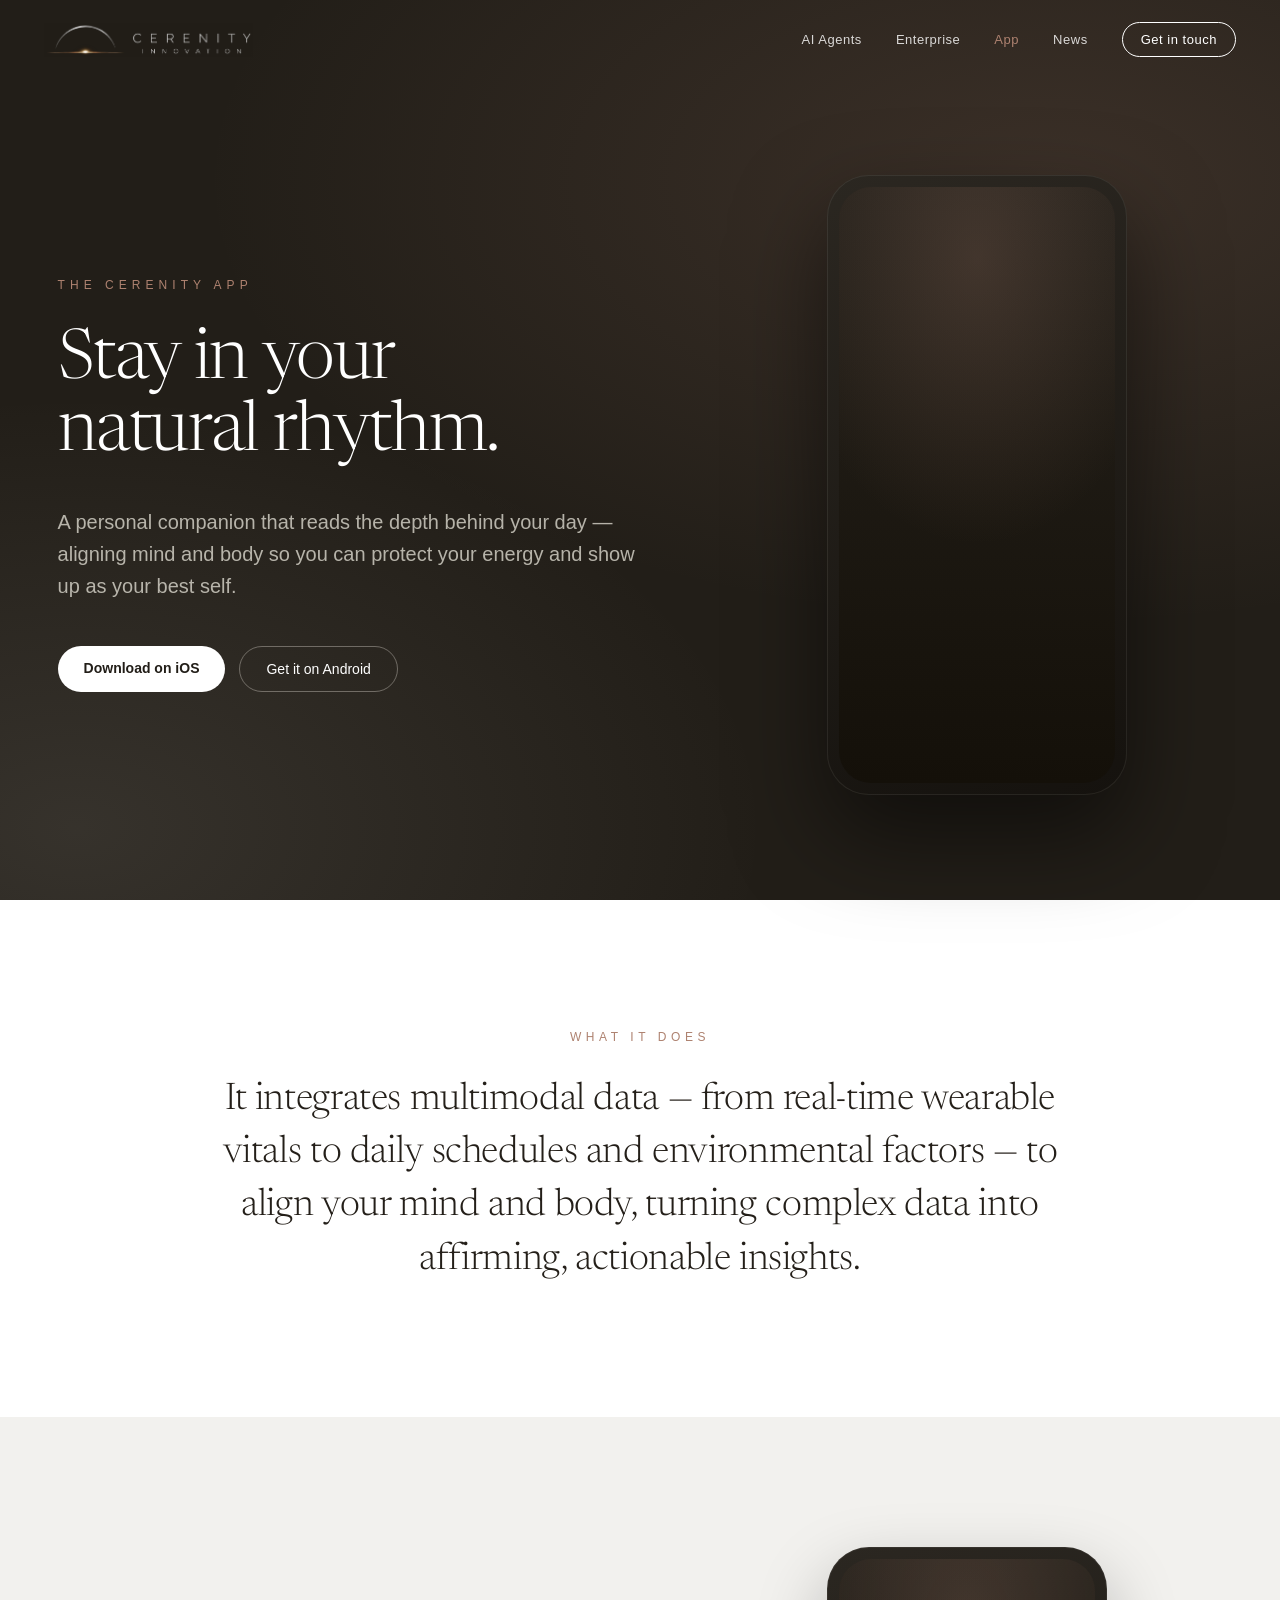
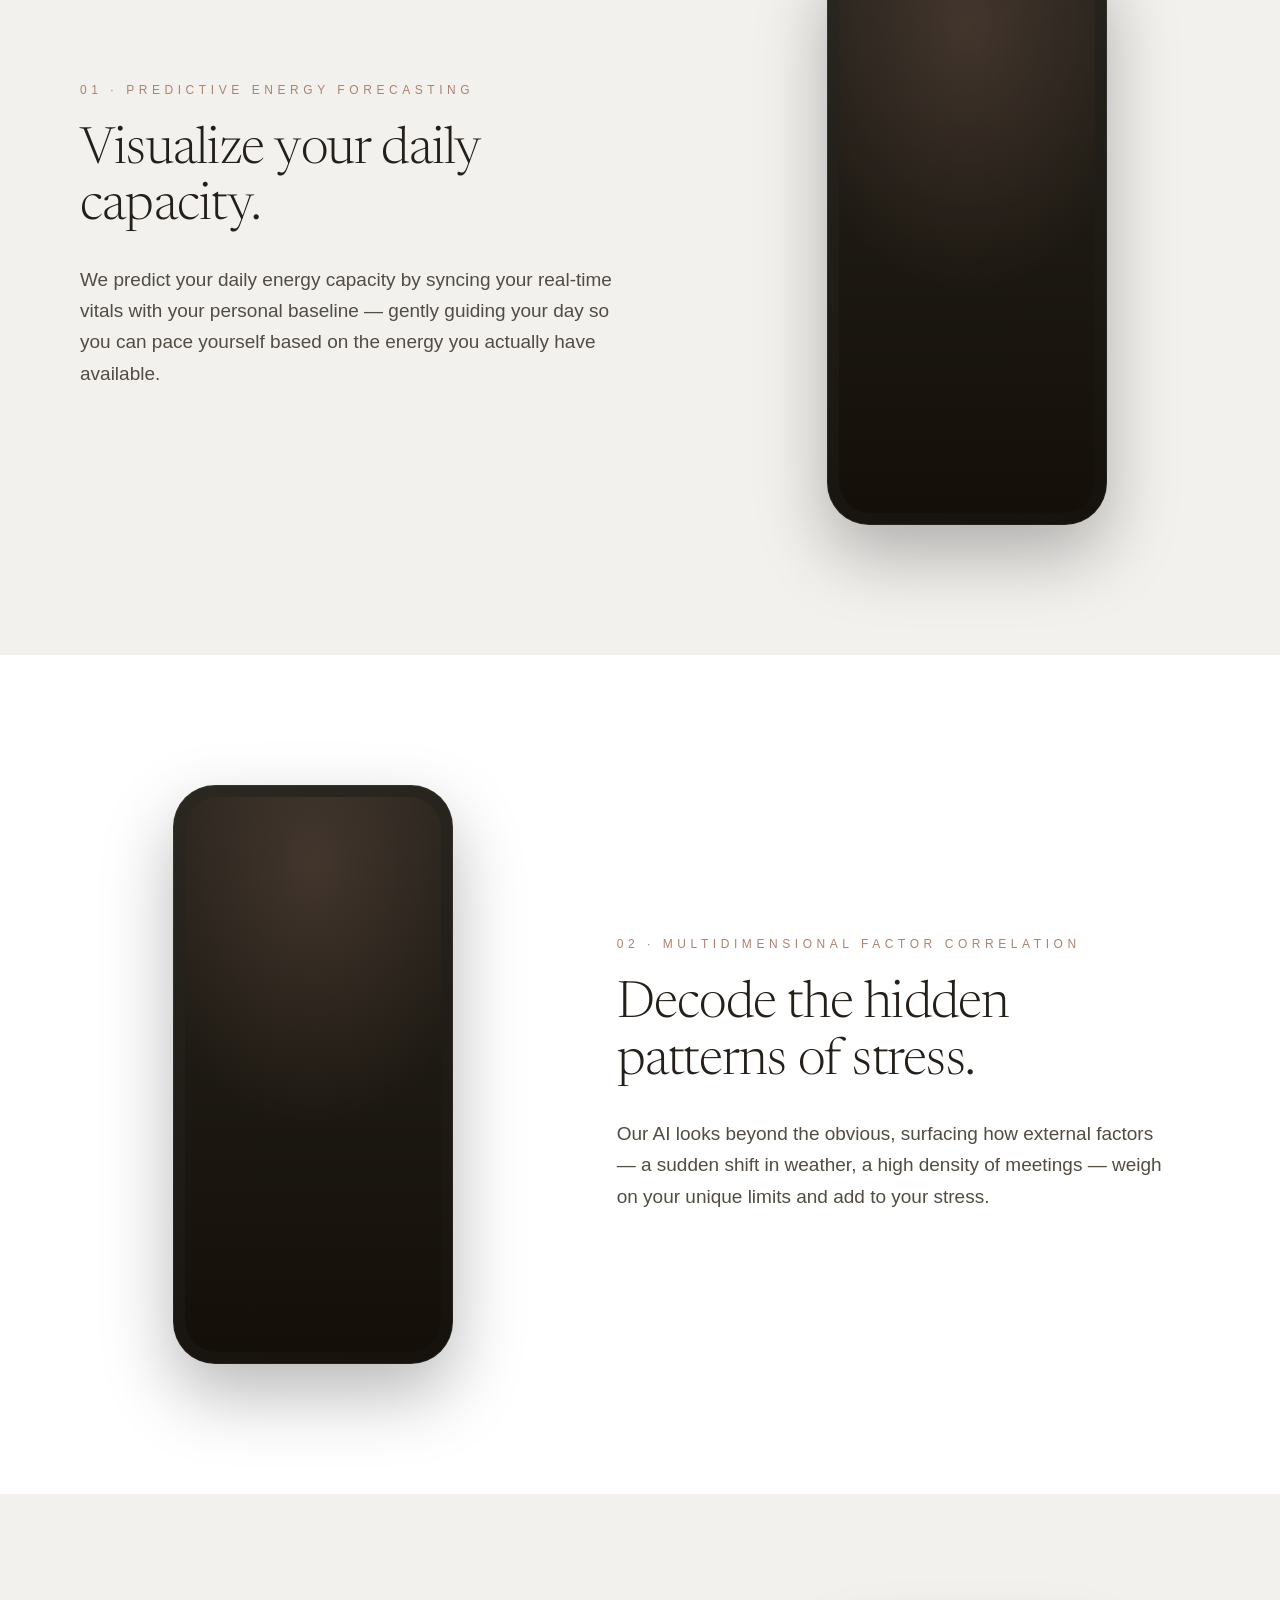
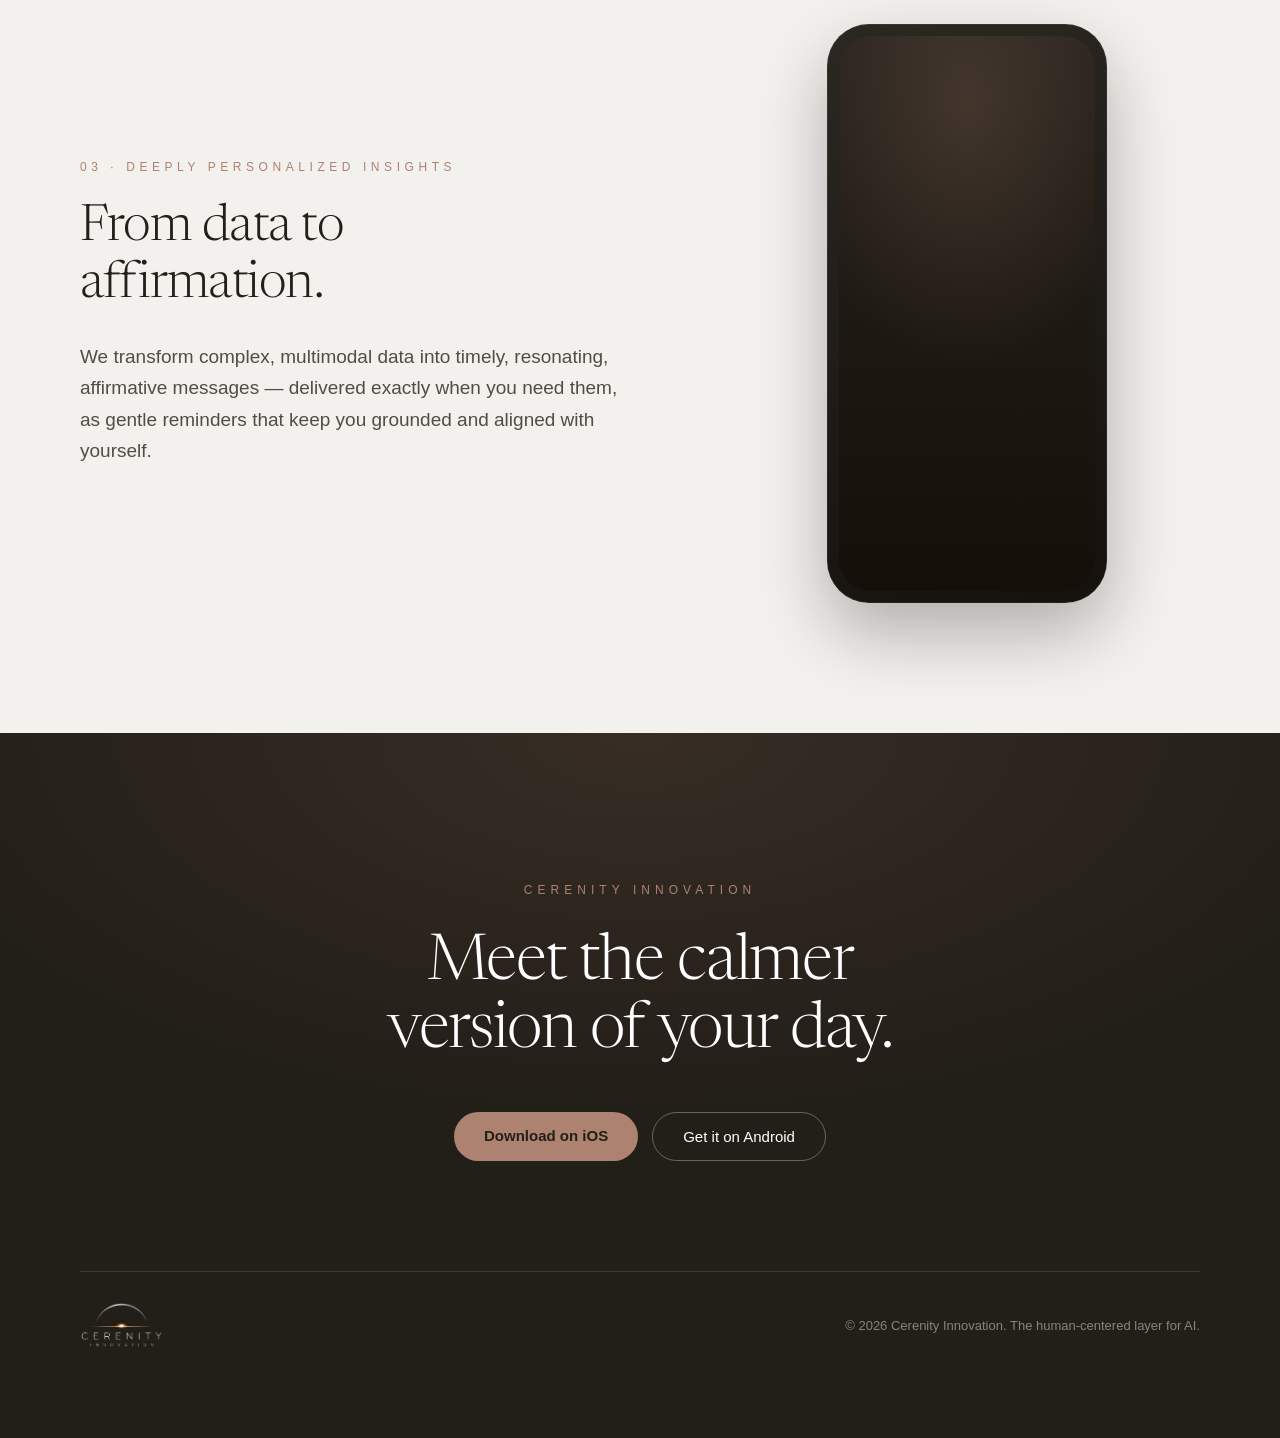
==== app.html @ 33eeece7 "Main page: white palette, remove closing CTA, add hero grid - Lightest beige -> white; mid beige -> " ====
<!DOCTYPE html>
<html lang="en">
<head>
<meta charset="utf-8">
<meta name="viewport" content="width=device-width, initial-scale=1">
<title>The Cerenity App — Cerenity Innovation</title>
<meta name="description" content="A personal companion that reads the depth behind your day — aligning mind and body so you can protect your energy and show up as your best self.">
<link rel="icon" type="image/png" sizes="32x32" href="assets/favicon-32.png">
<link rel="icon" type="image/png" sizes="512x512" href="assets/favicon.png">
<link rel="apple-touch-icon" href="assets/apple-touch-icon.png">
<link rel="preconnect" href="https://fonts.googleapis.com">
<link rel="preconnect" href="https://fonts.gstatic.com" crossorigin>
<link href="https://fonts.googleapis.com/css2?family=Montserrat:wght@400;500;600&family=Newsreader:ital,opsz,wght@0,6..72,300;0,6..72,400;0,6..72,500;1,6..72,300;1,6..72,400&display=swap" rel="stylesheet">
<link rel="stylesheet" href="styles.css">
<script src="site.js" defer></script>
</head>
<body>
<div class="page" style="background: #FFFFFF; overflow-x: hidden;">

  <nav id="site-nav" class="site-nav">
    <a href="index.html" class="brand">
      <img src="assets/logo-h-light.png" alt="Cerenity Innovation">
    </a>
    <button class="nav-toggle" aria-label="Menu" aria-expanded="false"><span></span><span></span><span></span></button>
    <div class="nav-links">
      <a href="index.html">AI Agents</a>
      <a href="enterprise.html">Enterprise</a>
      <a href="app.html" class="active">App</a>
      <a href="news.html">News</a>
      <a href="contact.html" class="cta">Get in touch</a>
    </div>
  </nav>

  <header style="position: relative; background: #221E18; color: #FFFFFF; min-height: 100vh; display: grid; grid-template-columns: 1.1fr .9fr; gap: 40px; align-items: center; padding: 150px 44px 80px;">
    <div style="position: absolute; inset: 0; background: radial-gradient(120% 90% at 82% 20%, rgba(174,130,112,.18), transparent 55%), radial-gradient(90% 80% at 6% 92%, rgba(200,196,188,.12), transparent 60%); pointer-events: none;"></div>
    <div style="position: relative; max-width: 620px; justify-self: end; width: 100%;">
      <div data-reveal style="font-size: 12px; letter-spacing: .42em; text-transform: uppercase; color: #AE8270; margin-bottom: 34px;">The Cerenity App</div>
      <h1 data-reveal style="font-family: 'Newsreader', serif; font-weight: 300; font-size: clamp(40px, 5.4vw, 82px); line-height: 1.04; letter-spacing: -.02em; max-width: 14ch; text-wrap: balance;">Stay in your natural rhythm.</h1>
      <p data-reveal style="margin-top: 36px; font-size: clamp(16px, 1.6vw, 20px); line-height: 1.6; max-width: 52ch; color: rgba(239,235,225,.72);">A personal companion that reads the depth behind your day — aligning mind and body so you can protect your energy and show up as your best self.</p>
      <div data-reveal style="margin-top: 44px; display: flex; gap: 14px; flex-wrap: wrap;">
        <a href="#" style="background: #FFFFFF; color: #221E18; padding: 14px 26px; border-radius: 999px; font-weight: 600; font-size: 14px;">Download on iOS</a>
        <a href="#" style="border: 1px solid rgba(239,235,225,.35); padding: 14px 26px; border-radius: 999px; font-size: 14px;">Get it on Android</a>
      </div>
    </div>
    <div data-reveal style="position: relative; justify-self: center; width: min(300px, 78vw); aspect-ratio: 300 / 620; border-radius: 42px; padding: 12px; background: linear-gradient(160deg, #2b2721, #15120e); box-shadow: 0 40px 90px rgba(0,0,0,.5), inset 0 0 0 1px rgba(239,235,225,.08);">
      <div style="width: 100%; height: 100%; border-radius: 32px; overflow: hidden; background: radial-gradient(120% 80% at 50% 12%, rgba(174,130,112,.22), transparent 60%), linear-gradient(180deg, #26221c, #141009);"></div>
    </div>
  </header>

  <section style="background: #FFFFFF; padding: 130px 44px;">
    <div style="max-width: 900px; margin: 0 auto; text-align: center;">
      <div data-reveal style="font-size: 12px; letter-spacing: .38em; text-transform: uppercase; color: #AE8270; margin-bottom: 30px;">What it does</div>
      <p data-reveal style="font-family: 'Newsreader', serif; font-weight: 300; font-size: clamp(24px, 3vw, 38px); line-height: 1.4; letter-spacing: -.01em; color: #241F19; text-wrap: pretty;">It integrates multimodal data — from real-time wearable vitals to daily schedules and environmental factors — to align your mind and body, turning complex data into affirming, actionable insights.</p>
    </div>
  </section>

  <section style="background: #F2F1EE; padding: 130px 44px;">
    <div style="max-width: 1120px; margin: 0 auto; display: grid; grid-template-columns: 1fr .8fr; gap: 70px; align-items: center;">
      <div>
        <div data-reveal style="font-size: 12px; letter-spacing: .38em; text-transform: uppercase; color: #AE8270; margin-bottom: 26px;">01 · Predictive Energy Forecasting</div>
        <h2 data-reveal style="font-family: 'Newsreader', serif; font-weight: 300; font-size: clamp(30px, 4vw, 54px); line-height: 1.1; letter-spacing: -.015em; max-width: 16ch;">Visualize your daily capacity.</h2>
        <p data-reveal style="margin-top: 28px; font-size: clamp(16px, 1.5vw, 19px); line-height: 1.65; max-width: 52ch; color: #524C42;">We predict your daily energy capacity by syncing your real-time vitals with your personal baseline — gently guiding your day so you can pace yourself based on the energy you actually have available.</p>
      </div>
      <div data-reveal style="position: relative; justify-self: center; width: min(280px, 76vw); aspect-ratio: 300 / 620; border-radius: 42px; padding: 12px; background: linear-gradient(160deg, #2b2721, #15120e); box-shadow: 0 30px 70px rgba(0,0,0,.28), inset 0 0 0 1px rgba(255,255,255,.06);">
        <div style="width: 100%; height: 100%; border-radius: 32px; overflow: hidden; background: radial-gradient(120% 80% at 50% 12%, rgba(174,130,112,.22), transparent 60%), linear-gradient(180deg, #26221c, #141009);"></div>
      </div>
    </div>
  </section>

  <section style="background: #FFFFFF; padding: 130px 44px;">
    <div style="max-width: 1120px; margin: 0 auto; display: grid; grid-template-columns: .8fr 1fr; gap: 70px; align-items: center;">
      <div data-reveal style="position: relative; justify-self: center; order: 0; width: min(280px, 76vw); aspect-ratio: 300 / 620; border-radius: 42px; padding: 12px; background: linear-gradient(160deg, #2b2721, #15120e); box-shadow: 0 30px 70px rgba(0,0,0,.28), inset 0 0 0 1px rgba(255,255,255,.06);">
        <div style="width: 100%; height: 100%; border-radius: 32px; overflow: hidden; background: radial-gradient(120% 80% at 50% 12%, rgba(174,130,112,.22), transparent 60%), linear-gradient(180deg, #26221c, #141009);"></div>
      </div>
      <div>
        <div data-reveal style="font-size: 12px; letter-spacing: .38em; text-transform: uppercase; color: #AE8270; margin-bottom: 26px;">02 · Multidimensional Factor Correlation</div>
        <h2 data-reveal style="font-family: 'Newsreader', serif; font-weight: 300; font-size: clamp(30px, 4vw, 54px); line-height: 1.1; letter-spacing: -.015em; max-width: 16ch;">Decode the hidden patterns of stress.</h2>
        <p data-reveal style="margin-top: 28px; font-size: clamp(16px, 1.5vw, 19px); line-height: 1.65; max-width: 52ch; color: #524C42;">Our AI looks beyond the obvious, surfacing how external factors — a sudden shift in weather, a high density of meetings — weigh on your unique limits and add to your stress.</p>
      </div>
    </div>
  </section>

  <section style="background: #F2F1EE; padding: 130px 44px;">
    <div style="max-width: 1120px; margin: 0 auto; display: grid; grid-template-columns: 1fr .8fr; gap: 70px; align-items: center;">
      <div>
        <div data-reveal style="font-size: 12px; letter-spacing: .38em; text-transform: uppercase; color: #AE8270; margin-bottom: 26px;">03 · Deeply Personalized Insights</div>
        <h2 data-reveal style="font-family: 'Newsreader', serif; font-weight: 300; font-size: clamp(30px, 4vw, 54px); line-height: 1.1; letter-spacing: -.015em; max-width: 16ch;">From data to affirmation.</h2>
        <p data-reveal style="margin-top: 28px; font-size: clamp(16px, 1.5vw, 19px); line-height: 1.65; max-width: 52ch; color: #524C42;">We transform complex, multimodal data into timely, resonating, affirmative messages — delivered exactly when you need them, as gentle reminders that keep you grounded and aligned with yourself.</p>
      </div>
      <div data-reveal style="position: relative; justify-self: center; width: min(280px, 76vw); aspect-ratio: 300 / 620; border-radius: 42px; padding: 12px; background: linear-gradient(160deg, #2b2721, #15120e); box-shadow: 0 30px 70px rgba(0,0,0,.28), inset 0 0 0 1px rgba(255,255,255,.06);">
        <div style="width: 100%; height: 100%; border-radius: 32px; overflow: hidden; background: radial-gradient(120% 80% at 50% 12%, rgba(174,130,112,.22), transparent 60%), linear-gradient(180deg, #26221c, #141009);"></div>
      </div>
    </div>
  </section>

  <section style="background: #221E18; color: #FFFFFF; padding: 150px 44px 90px; position: relative;">
    <div style="position: absolute; inset: 0; background: radial-gradient(100% 90% at 50% 0%, rgba(174,130,112,.15), transparent 60%); pointer-events: none;"></div>
    <div style="position: relative; max-width: 1120px; margin: 0 auto; text-align: center;">
      <div data-reveal style="font-size: 12px; letter-spacing: .42em; text-transform: uppercase; color: #AE8270; margin-bottom: 34px;">Cerenity Innovation</div>
      <h2 data-reveal style="font-family: 'Newsreader', serif; font-weight: 300; font-size: clamp(36px, 5vw, 72px); line-height: 1.06; letter-spacing: -.02em; max-width: 15ch; margin: 0 auto;">Meet the calmer version of your day.</h2>
      <div data-reveal style="margin-top: 46px; display: flex; gap: 14px; flex-wrap: wrap; justify-content: center;">
        <a href="#" style="background: #AE8270; color: #221E18; padding: 15px 30px; border-radius: 999px; font-weight: 600; font-size: 15px;">Download on iOS</a>
        <a href="#" style="border: 1px solid rgba(239,235,225,.35); padding: 15px 30px; border-radius: 999px; font-size: 15px;">Get it on Android</a>
      </div>
    </div>
    <div style="position: relative; max-width: 1120px; margin: 110px auto 0; display: flex; justify-content: space-between; align-items: center; flex-wrap: wrap; gap: 20px; border-top: 1px solid rgba(239,235,225,.14); padding-top: 30px; font-size: 13px; color: rgba(239,235,225,.5);">
      <a href="index.html"><img src="assets/logo-light.png" alt="Cerenity Innovation" style="height: 46px; display: block;"></a>
      <span>© 2026 Cerenity Innovation. The human-centered layer for AI.</span>
    </div>
  </section>

</div>
</body>
</html>
---- styles.css ----
/* ============================================================
   Cerenity Innovation — shared styles
   Base + navigation + responsive (mobile) rules.
   Page content keeps its inline styles for the desktop design;
   the @media block below adapts the breaking pieces for mobile.
   ============================================================ */

* { margin: 0; padding: 0; box-sizing: border-box; }
html { scroll-behavior: smooth; }
body {
  font-family: 'Helvetica Neue', Helvetica, Arial, sans-serif;
  background: #FFFFFF;
  color: #241F19;
  -webkit-font-smoothing: antialiased;
}
a { color: inherit; text-decoration: none; }
a:hover { color: #AE8270; }
::selection { background: #AE8270; color: #FFFFFF; }

/* ---------- Navigation ---------- */
.site-nav {
  position: fixed; top: 0; left: 0; right: 0; z-index: 100;
  display: flex; align-items: center; justify-content: space-between;
  padding: 22px 44px;
  color: #FFFFFF;
  transition: background .5s ease, padding .4s ease, box-shadow .5s ease;
}
.site-nav.scrolled {
  background: rgba(22, 24, 20, .82);
  -webkit-backdrop-filter: blur(14px);
  backdrop-filter: blur(14px);
  padding: 15px 44px;
  box-shadow: 0 1px 0 rgba(239, 235, 225, .08);
}
.site-nav .brand { display: flex; align-items: center; }
.site-nav .brand img { height: 34px; display: block; }

.nav-links {
  display: flex; align-items: center; gap: 34px;
  font-size: 13px; letter-spacing: .04em;
}
.nav-links a { opacity: .82; transition: opacity .3s ease, color .3s ease; }
.nav-links a.active { opacity: 1; color: #AE8270; }
.nav-links a.cta {
  opacity: 1; border: 1px solid currentColor;
  padding: 9px 18px; border-radius: 999px;
}

/* Hamburger toggle — hidden on desktop */
.nav-toggle {
  display: none;
  flex-direction: column; justify-content: center; gap: 5px;
  width: 34px; height: 34px;
  background: none; border: none; padding: 0; cursor: pointer;
  color: inherit; z-index: 101;
}
.nav-toggle span {
  display: block; width: 24px; height: 2px; border-radius: 2px;
  background: currentColor;
  transition: transform .3s ease, opacity .3s ease;
}
.nav-toggle.open span:nth-child(1) { transform: translateY(7px) rotate(45deg); }
.nav-toggle.open span:nth-child(2) { opacity: 0; }
.nav-toggle.open span:nth-child(3) { transform: translateY(-7px) rotate(-45deg); }

/* ============================================================
   Mobile
   ============================================================ */
@media (max-width: 760px) {
  .site-nav { padding: 15px 20px; }
  .site-nav.scrolled { padding: 12px 20px; }
  .site-nav .brand img { height: 30px; }

  .nav-toggle { display: flex; }

  .nav-links {
    position: fixed; top: 0; right: 0; bottom: 0;
    width: min(80vw, 320px);
    flex-direction: column; align-items: flex-start; justify-content: center;
    gap: 28px; padding: 88px 34px 40px;
    font-size: 17px; letter-spacing: .02em;
    background: rgba(20, 22, 18, .97);
    -webkit-backdrop-filter: blur(18px);
    backdrop-filter: blur(18px);
    box-shadow: -18px 0 60px rgba(0, 0, 0, .35);
    transform: translateX(100%);
    transition: transform .38s cubic-bezier(.4, 0, .2, 1);
  }
  .nav-links.open { transform: translateX(0); }
  .nav-links a { opacity: .92; }
  .nav-links a.cta { padding: 11px 22px; }
  body.menu-open { overflow: hidden; }

  /* Collapse every multi-column grid to a single column */
  [style*="grid-template-columns: repeat(3"],
  [style*="grid-template-columns: repeat(5"],
  [style*="grid-template-columns: 1.1fr"],
  [style*="grid-template-columns: 1fr .9fr"],
  [style*="grid-template-columns: 1fr .8fr"],
  [style*="grid-template-columns: .8fr 1fr"] {
    grid-template-columns: 1fr !important;
    gap: 34px !important;
  }
  [style*="grid-template-columns: 190px"] {
    grid-template-columns: 1fr !important;
    gap: 6px !important;
  }

  /* Tame desktop paddings so sections fit the viewport */
  .page > section,
  .page > header,
  .page > footer { padding-left: 22px !important; padding-right: 22px !important; }
  .page > section { padding-top: 78px !important; padding-bottom: 78px !important; }
  .page > header  { padding-top: 116px !important; padding-bottom: 64px !important; }

  /* Column dividers were meant for side-by-side layout */
  [style*="border-left"] { border-left: none !important; }

  /* Left/right alignment overrides that only make sense in wide grids */
  [style*="justify-self: end"] { justify-self: start !important; }
  [style*="max-width: 620px"] { max-width: 100% !important; }

  /* Neutralize any hard-coded pixel width that could force overflow */
  [style*="width: 648px"] { width: auto !important; height: auto !important; }

  /* Big inter-column gaps look heavy once stacked */
  [style*="gap: 70px"] { gap: 44px !important; }
}

/* ---------- Contact page ---------- */
.contact-grid {
  display: grid; grid-template-columns: 1fr 1fr;
  gap: 64px; align-items: center;
}
@media (max-width: 880px) {
  .contact-grid { grid-template-columns: 1fr; gap: 40px; }
}

/* ---------- Contact form (mailto) ---------- */
.contact-form {
  max-width: 560px; margin: 44px auto 0;
  text-align: left; display: grid; gap: 16px;
}
.contact-form .row { display: grid; grid-template-columns: 1fr 1fr; gap: 16px; }
.contact-form input,
.contact-form textarea {
  width: 100%; font: inherit; font-size: 15px; color: #FFFFFF;
  background: rgba(239, 235, 225, .05);
  border: 1px solid rgba(239, 235, 225, .18);
  border-radius: 12px; padding: 14px 16px;
  transition: border-color .25s ease, background .25s ease;
}
.contact-form textarea { resize: vertical; min-height: 120px; }
.contact-form input::placeholder,
.contact-form textarea::placeholder { color: rgba(239, 235, 225, .4); }
.contact-form input:focus,
.contact-form textarea:focus {
  outline: none; border-color: #AE8270;
  background: rgba(239, 235, 225, .08);
}
.contact-form .actions { display: flex; align-items: center; gap: 18px; flex-wrap: wrap; }
.contact-form button {
  background: #AE8270; color: #221E18; border: none; cursor: pointer;
  padding: 14px 32px; border-radius: 999px;
  font: inherit; font-weight: 600; font-size: 15px;
  transition: opacity .25s ease;
}
.contact-form button:hover { color: #221E18; opacity: .9; }
.contact-form .status { font-size: 13px; color: rgba(239, 235, 225, .55); }

@media (max-width: 760px) {
  .contact-form .row { grid-template-columns: 1fr; }
}
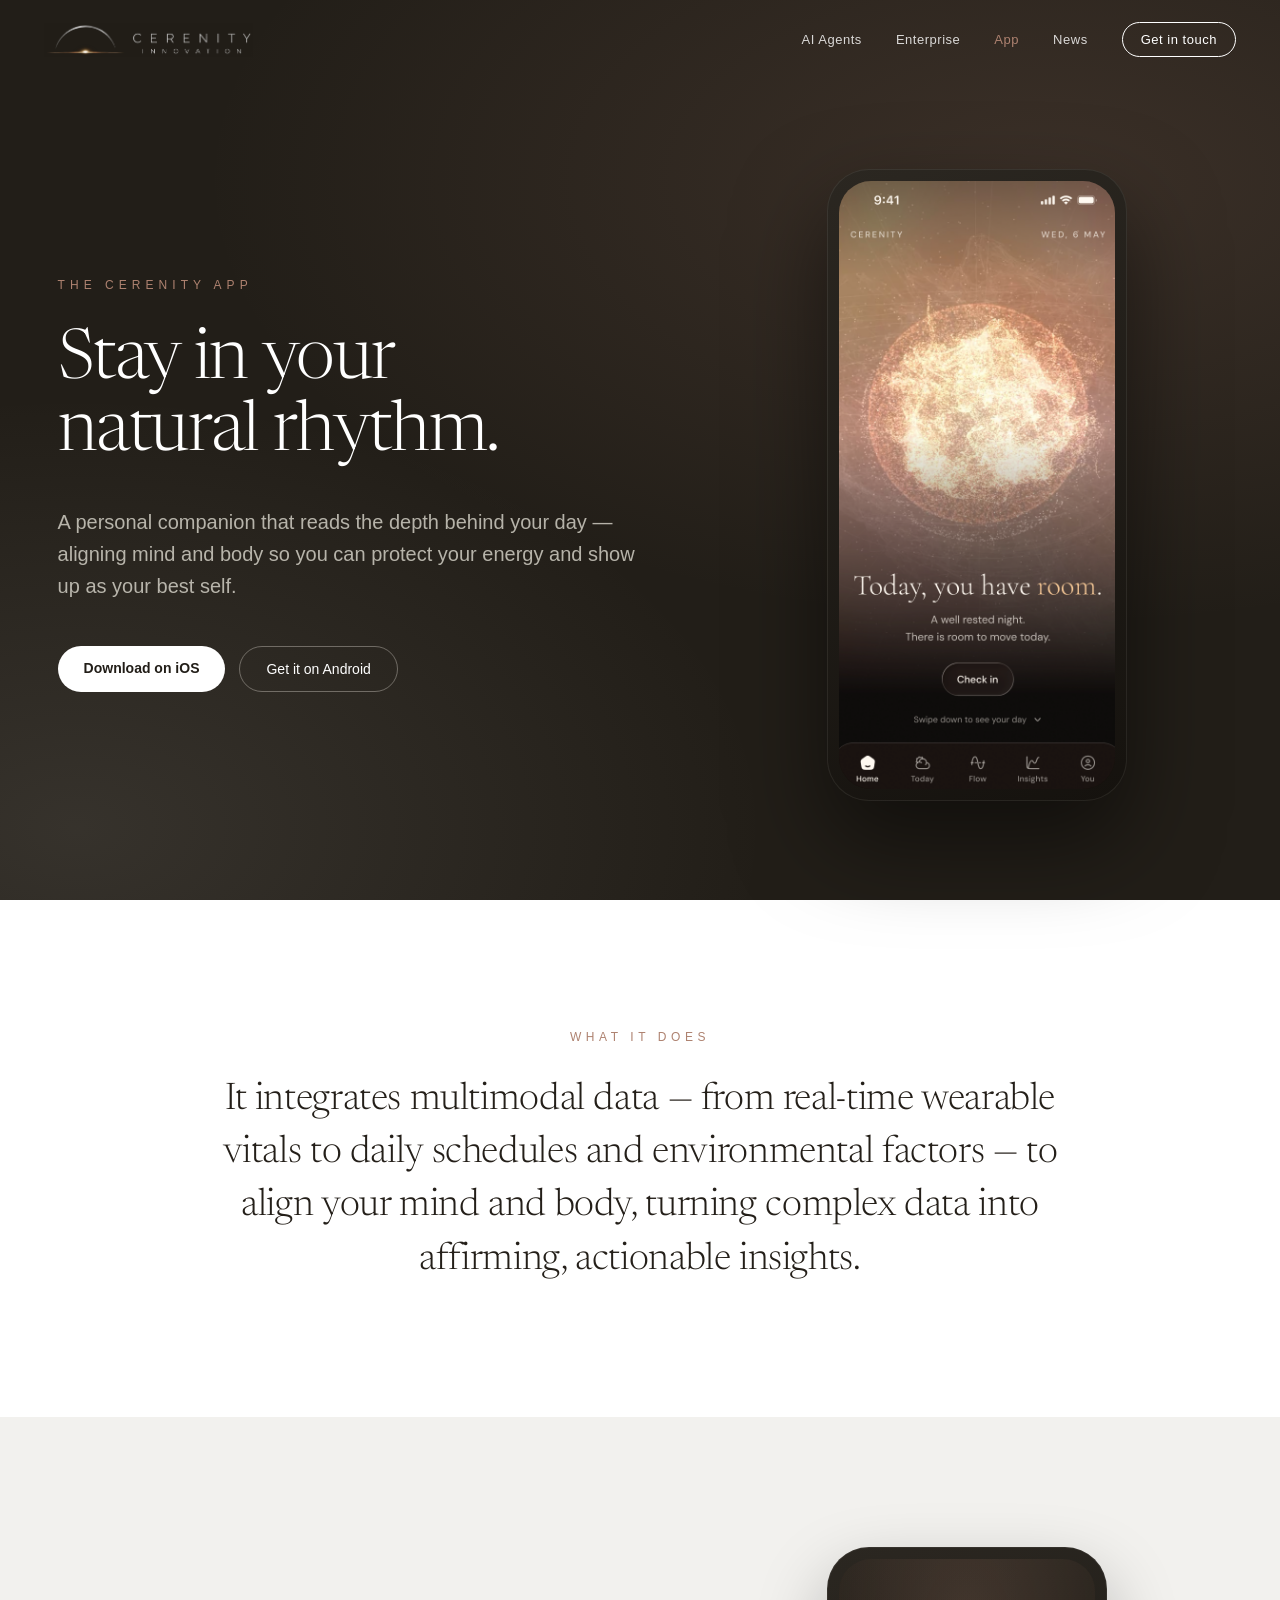
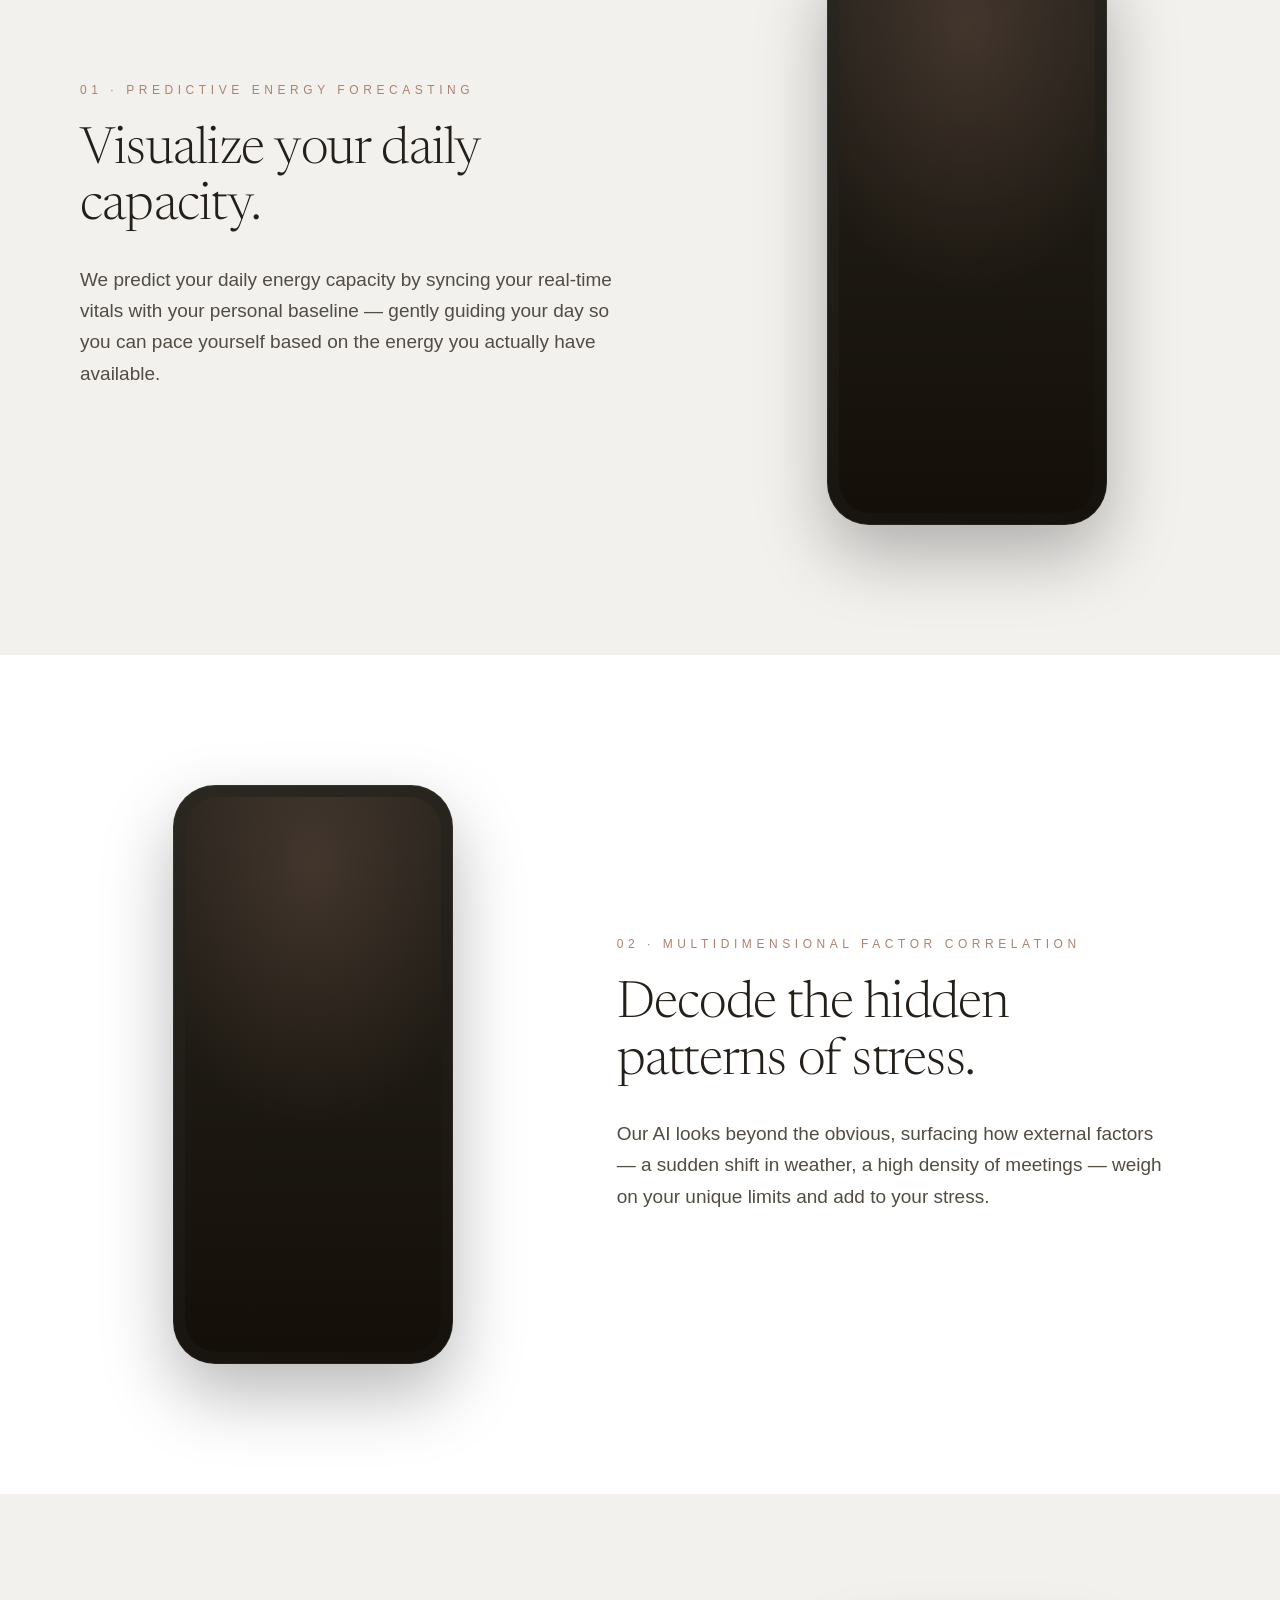
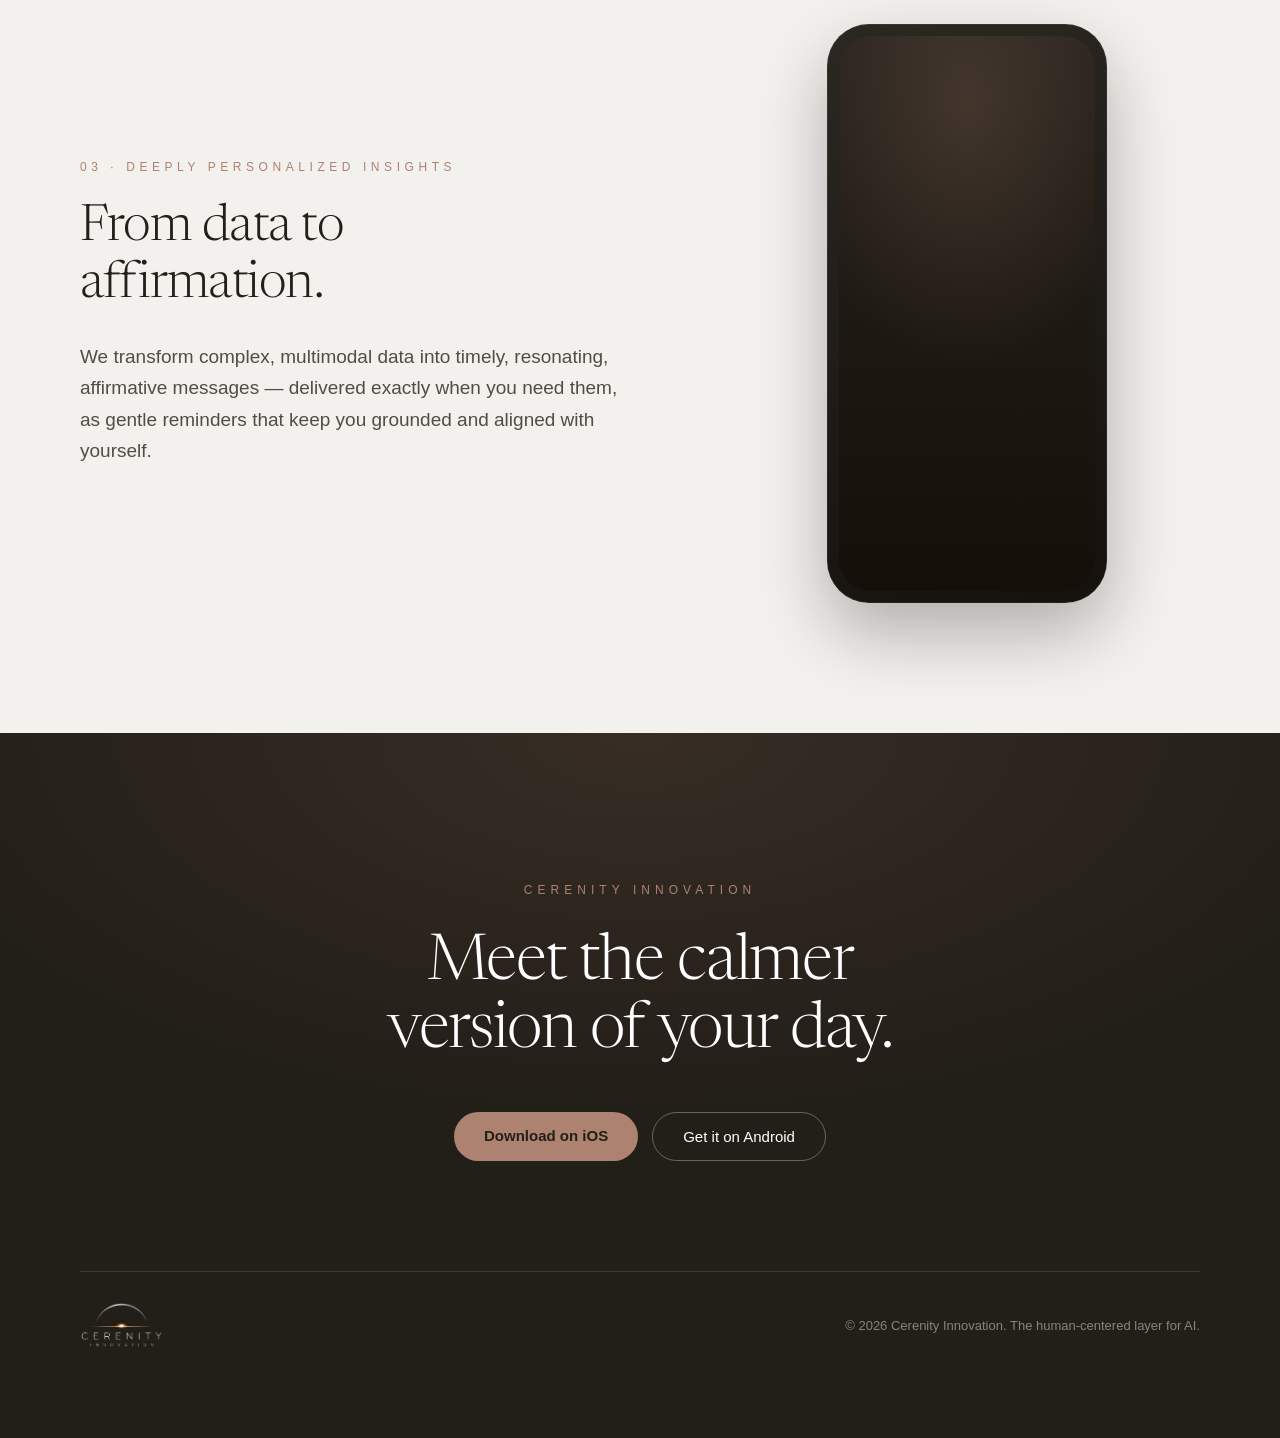
==== commit 07d79734: "App: embed home screen image in hero phone mockup Co-Authored-By: Claude Opus 5.5 <noreply@anthropic" ====
--- a/app.html
+++ b/app.html
@@ -42,8 +42,10 @@
         <a href="#" style="border: 1px solid rgba(239,235,225,.35); padding: 14px 26px; border-radius: 999px; font-size: 14px;">Get it on Android</a>
       </div>
     </div>
-    <div data-reveal style="position: relative; justify-self: center; width: min(300px, 78vw); aspect-ratio: 300 / 620; border-radius: 42px; padding: 12px; background: linear-gradient(160deg, #2b2721, #15120e); box-shadow: 0 40px 90px rgba(0,0,0,.5), inset 0 0 0 1px rgba(239,235,225,.08);">
-      <div style="width: 100%; height: 100%; border-radius: 32px; overflow: hidden; background: radial-gradient(120% 80% at 50% 12%, rgba(174,130,112,.22), transparent 60%), linear-gradient(180deg, #26221c, #141009);"></div>
+    <div data-reveal style="position: relative; justify-self: center; width: min(300px, 78vw); aspect-ratio: 300 / 632; border-radius: 42px; padding: 12px; background: linear-gradient(160deg, #2b2721, #15120e); box-shadow: 0 40px 90px rgba(0,0,0,.5), inset 0 0 0 1px rgba(239,235,225,.08);">
+      <div style="width: 100%; height: 100%; border-radius: 32px; overflow: hidden; background: radial-gradient(120% 80% at 50% 12%, rgba(174,130,112,.22), transparent 60%), linear-gradient(180deg, #26221c, #141009);">
+        <img src="assets/screenimage.png" alt="Cerenity app home screen — “Today, you have room.”" style="display: block; width: 100%; height: 100%; object-fit: cover; object-position: top center;">
+      </div>
     </div>
   </header>
 
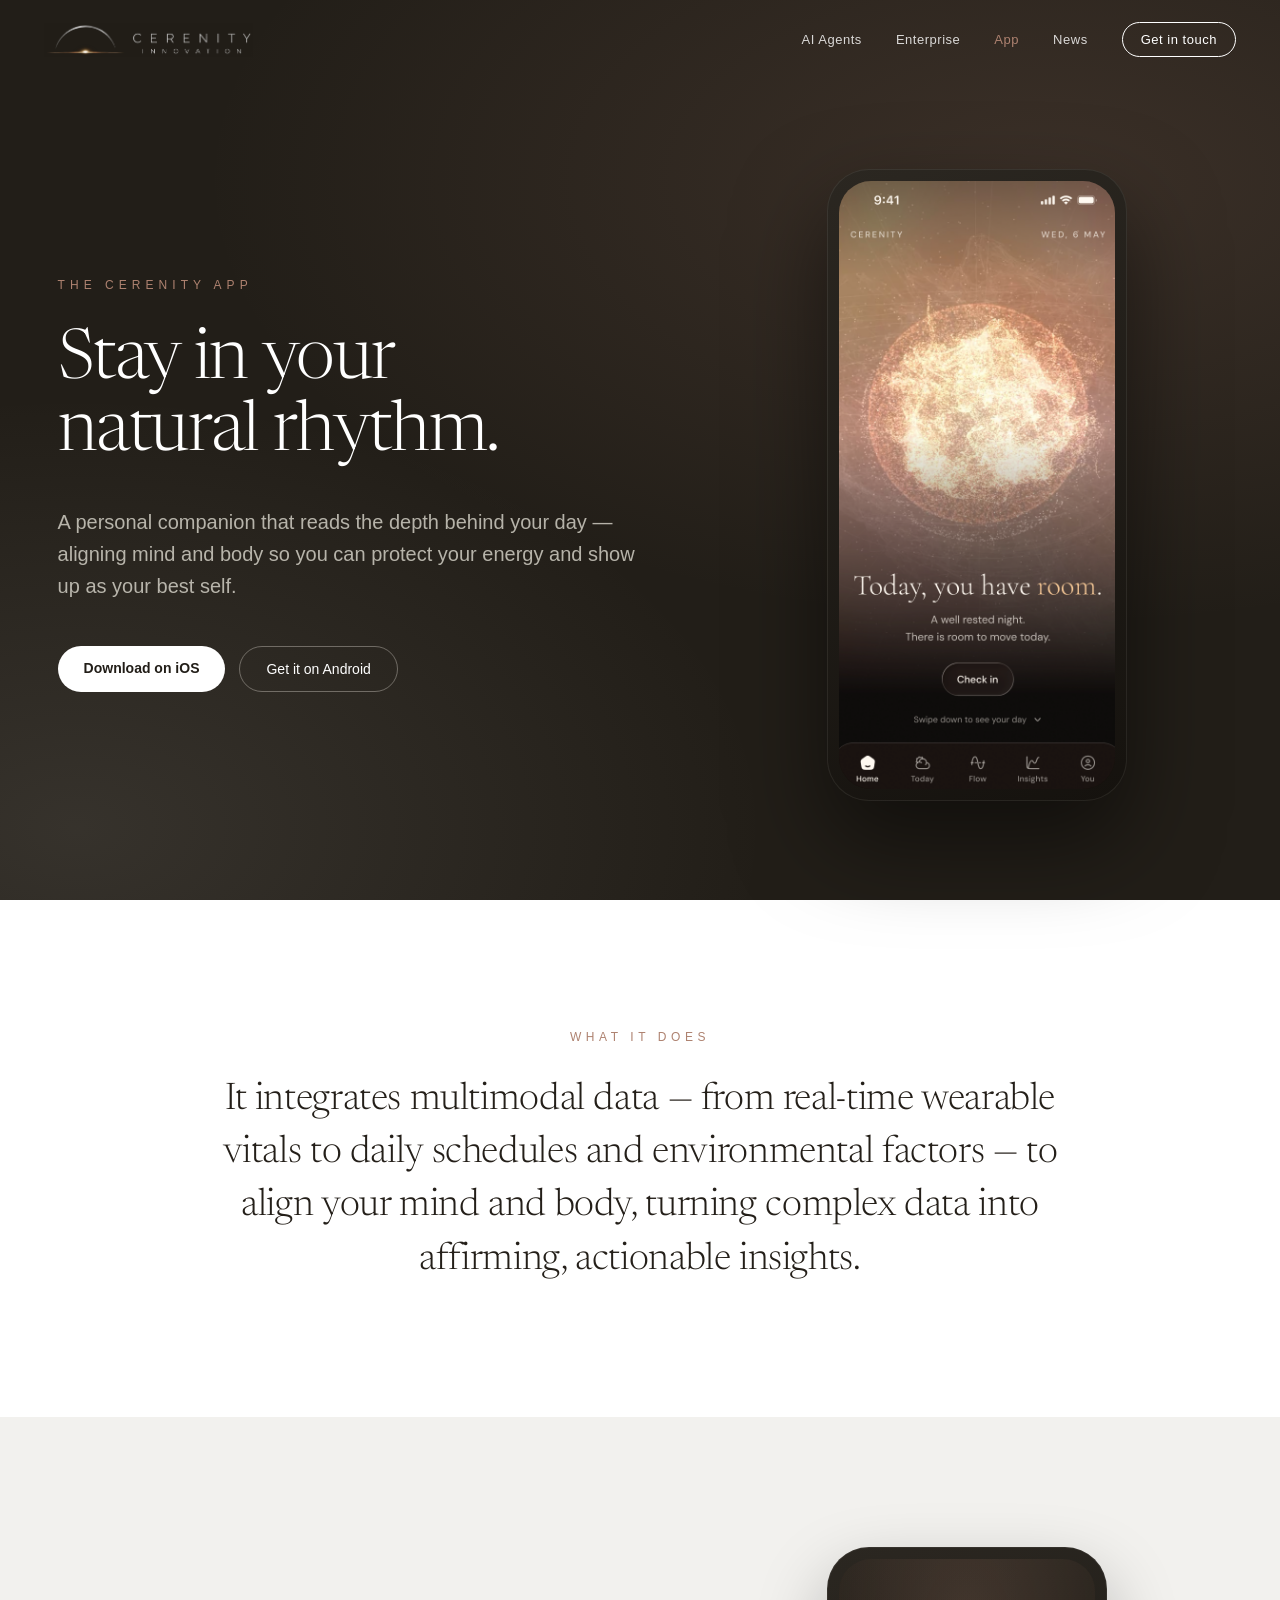
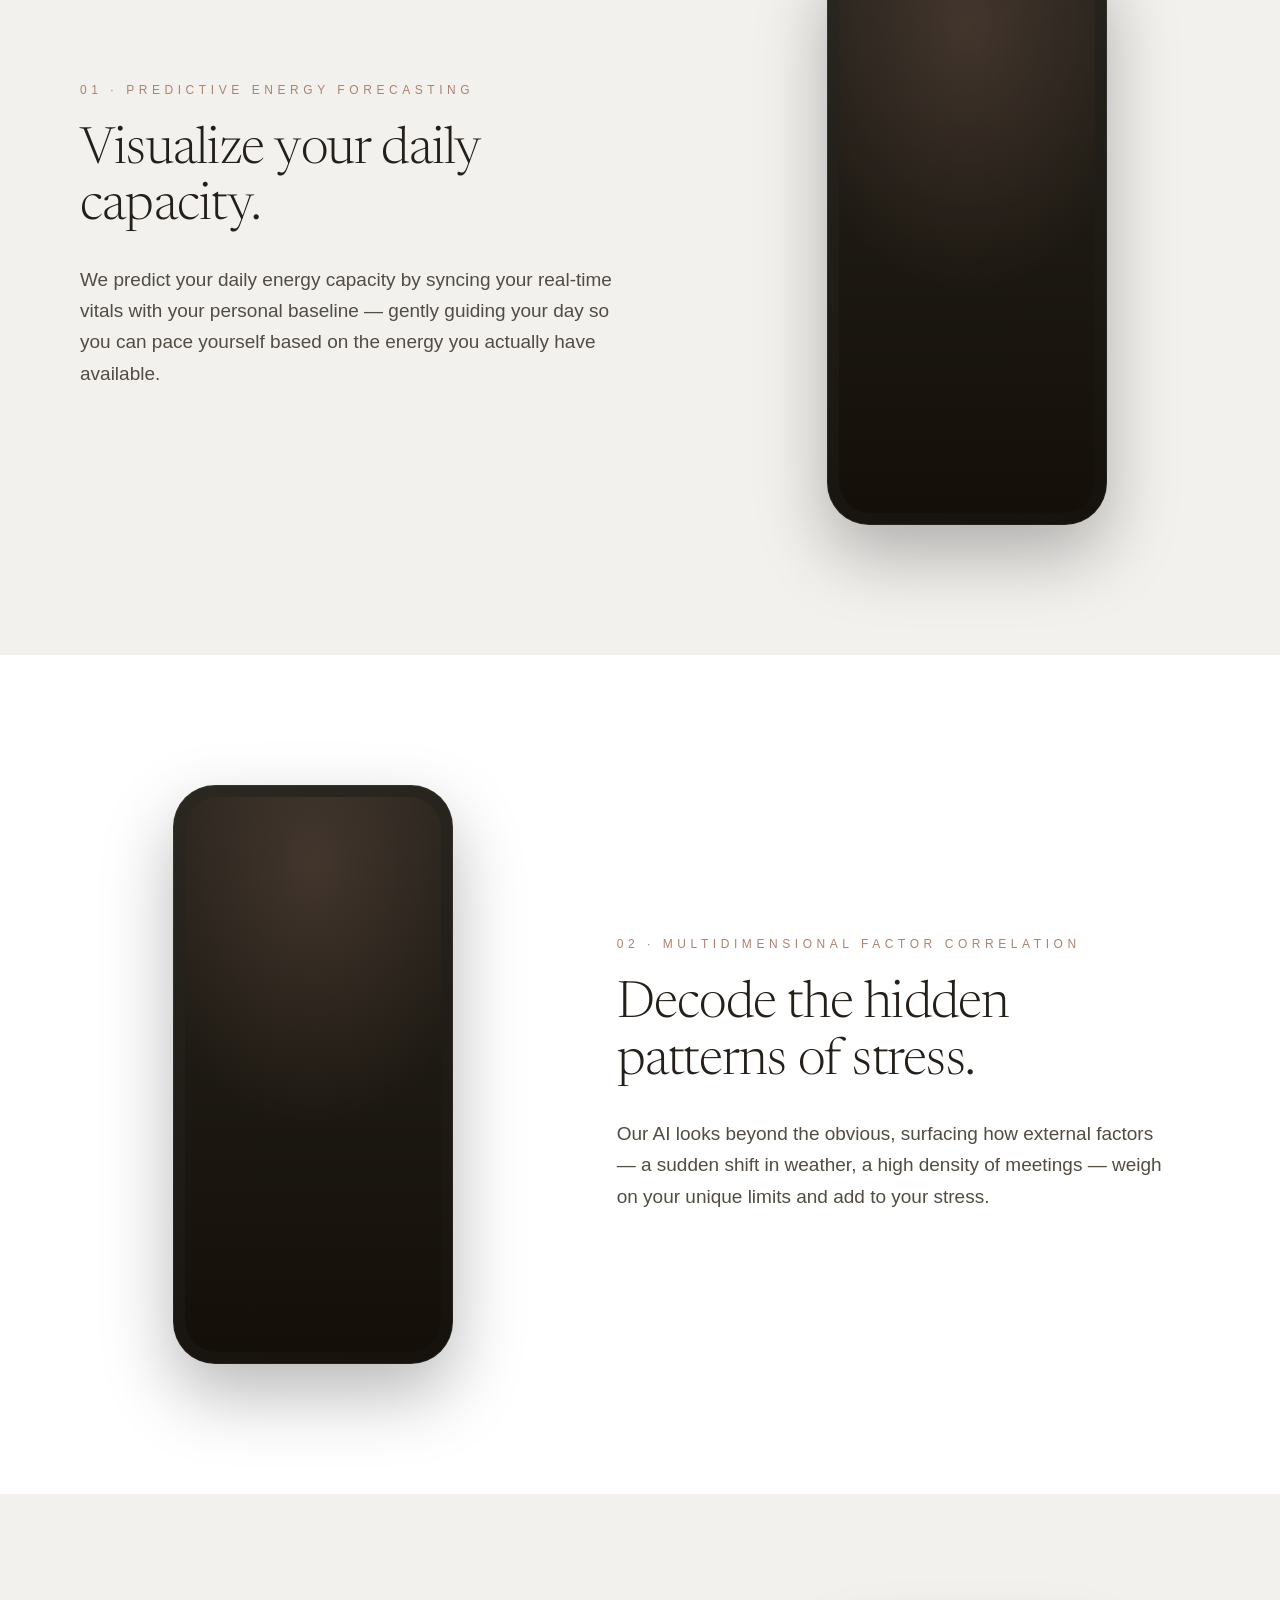
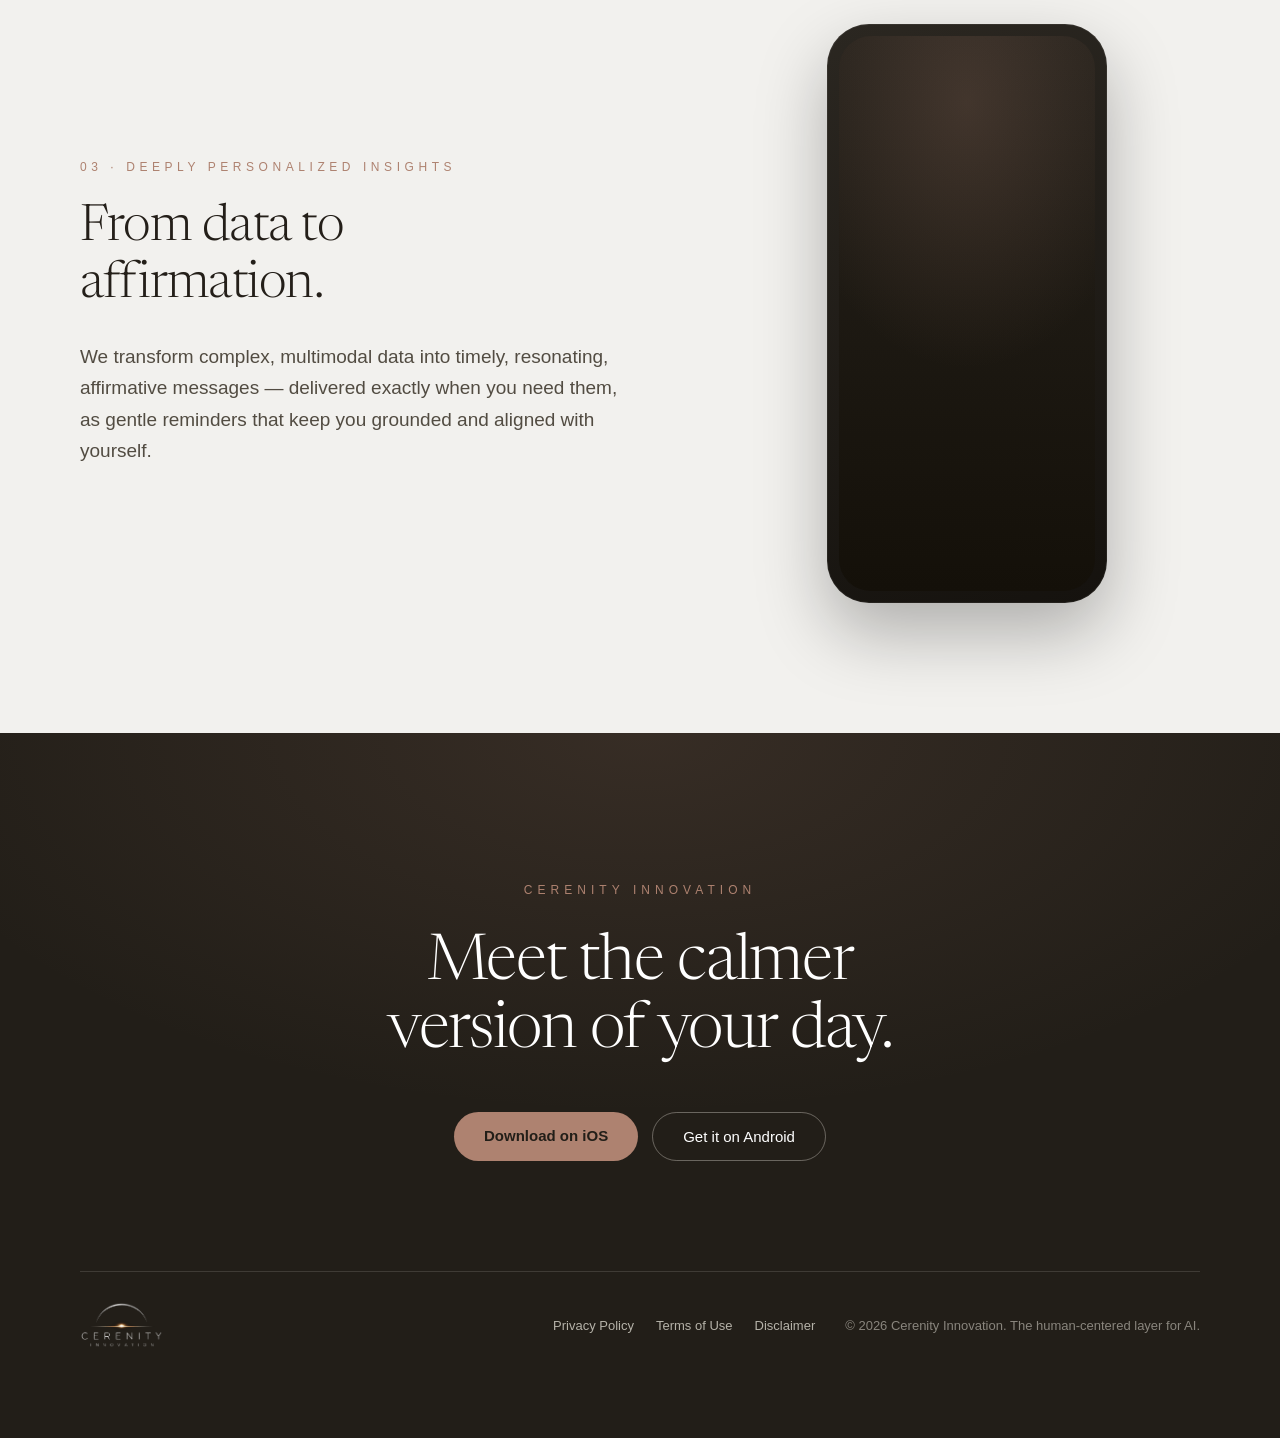
==== commit bfa6f1b4: "Legal: add the app's Privacy Policy, Terms of Use and Disclaimer pages privacy.html, terms.html and " ====
--- a/app.html
+++ b/app.html
@@ -107,7 +107,10 @@
     </div>
     <div style="position: relative; max-width: 1120px; margin: 110px auto 0; display: flex; justify-content: space-between; align-items: center; flex-wrap: wrap; gap: 20px; border-top: 1px solid rgba(239,235,225,.14); padding-top: 30px; font-size: 13px; color: rgba(239,235,225,.5);">
       <a href="index.html"><img src="assets/logo-light.png" alt="Cerenity Innovation" style="height: 46px; display: block;"></a>
-      <span>© 2026 Cerenity Innovation. The human-centered layer for AI.</span>
+      <div class="footer-meta">
+        <nav class="footer-legal" aria-label="Legal"><a href="privacy.html">Privacy Policy</a><a href="terms.html">Terms of Use</a><a href="disclaimer.html">Disclaimer</a></nav>
+        <span>© 2026 Cerenity Innovation. The human-centered layer for AI.</span>
+      </div>
     </div>
   </section>
 
--- a/styles.css
+++ b/styles.css
@@ -82,11 +82,11 @@
     background: rgba(20, 22, 18, .97);
     -webkit-backdrop-filter: blur(18px);
     backdrop-filter: blur(18px);
-    box-shadow: -18px 0 60px rgba(0, 0, 0, .35);
     transform: translateX(100%);
-    transition: transform .38s cubic-bezier(.4, 0, .2, 1);
+    transition: transform .38s cubic-bezier(.4, 0, .2, 1), box-shadow .38s ease;
   }
-  .nav-links.open { transform: translateX(0); }
+  /* The shadow only while open: closed, it would bleed in from the right edge */
+  .nav-links.open { transform: translateX(0); box-shadow: -18px 0 60px rgba(0, 0, 0, .35); }
   .nav-links a { opacity: .92; }
   .nav-links a.cta { padding: 11px 22px; }
   body.menu-open { overflow: hidden; }
@@ -171,3 +171,56 @@
 @media (max-width: 760px) {
   .contact-form .row { grid-template-columns: 1fr; }
 }
+
+/* ---------- Footer legal links ---------- */
+.footer-meta {
+  display: flex; align-items: center; flex-wrap: wrap;
+  gap: 12px 30px;
+}
+.footer-legal { display: flex; flex-wrap: wrap; gap: 8px 22px; }
+.footer-legal a { color: rgba(239, 235, 225, .72); transition: color .3s ease; }
+.footer-legal a:hover { color: #AE8270; }
+
+/* ---------- Legal pages (privacy / terms / disclaimer) ---------- */
+.legal-doc {
+  max-width: 760px; margin: 0 auto;
+  font-size: 16px; line-height: 1.7; color: #3A342C;
+}
+.legal-switch {
+  display: flex; flex-wrap: wrap; gap: 10px;
+  margin-bottom: 56px;
+}
+.legal-switch a {
+  font-size: 13px; letter-spacing: .04em;
+  border: 1px solid rgba(36, 31, 25, .18); border-radius: 999px;
+  padding: 8px 16px; color: #524C42;
+  transition: border-color .3s ease, color .3s ease;
+}
+.legal-switch a:hover { border-color: #AE8270; }
+.legal-switch a.active { background: #221E18; border-color: #221E18; color: #FFFFFF; }
+.legal-doc h2 {
+  font-family: 'Newsreader', serif; font-weight: 400;
+  font-size: clamp(24px, 2.6vw, 30px); line-height: 1.25; letter-spacing: -.01em;
+  color: #241F19;
+  margin: 56px 0 18px; padding-top: 28px;
+  border-top: 1px solid rgba(36, 31, 25, .12);
+  scroll-margin-top: 90px;
+}
+.legal-doc h2#s1 { margin-top: 0; padding-top: 0; border-top: none; }
+.legal-doc h3 {
+  font-size: 15px; font-weight: 600; letter-spacing: .02em; color: #241F19;
+  margin: 30px 0 10px;
+}
+.legal-doc p { margin: 0 0 16px; overflow-wrap: anywhere; }
+.legal-doc ul { margin: 0 0 18px; padding-left: 22px; }
+.legal-doc li { margin: 0 0 6px; padding-left: 4px; overflow-wrap: anywhere; }
+.legal-doc li::marker { color: #AE8270; }
+.legal-doc a { color: #8E6656; text-decoration: underline; text-underline-offset: 3px; }
+.legal-doc a:hover { color: #AE8270; }
+.legal-doc .legal-switch a { text-decoration: none; color: #524C42; }
+.legal-doc .legal-switch a.active { color: #FFFFFF; }
+@media (max-width: 760px) {
+  .legal-doc { font-size: 15px; }
+  .legal-doc h2 { margin-top: 44px; }
+  .legal-switch { margin-bottom: 40px; }
+}
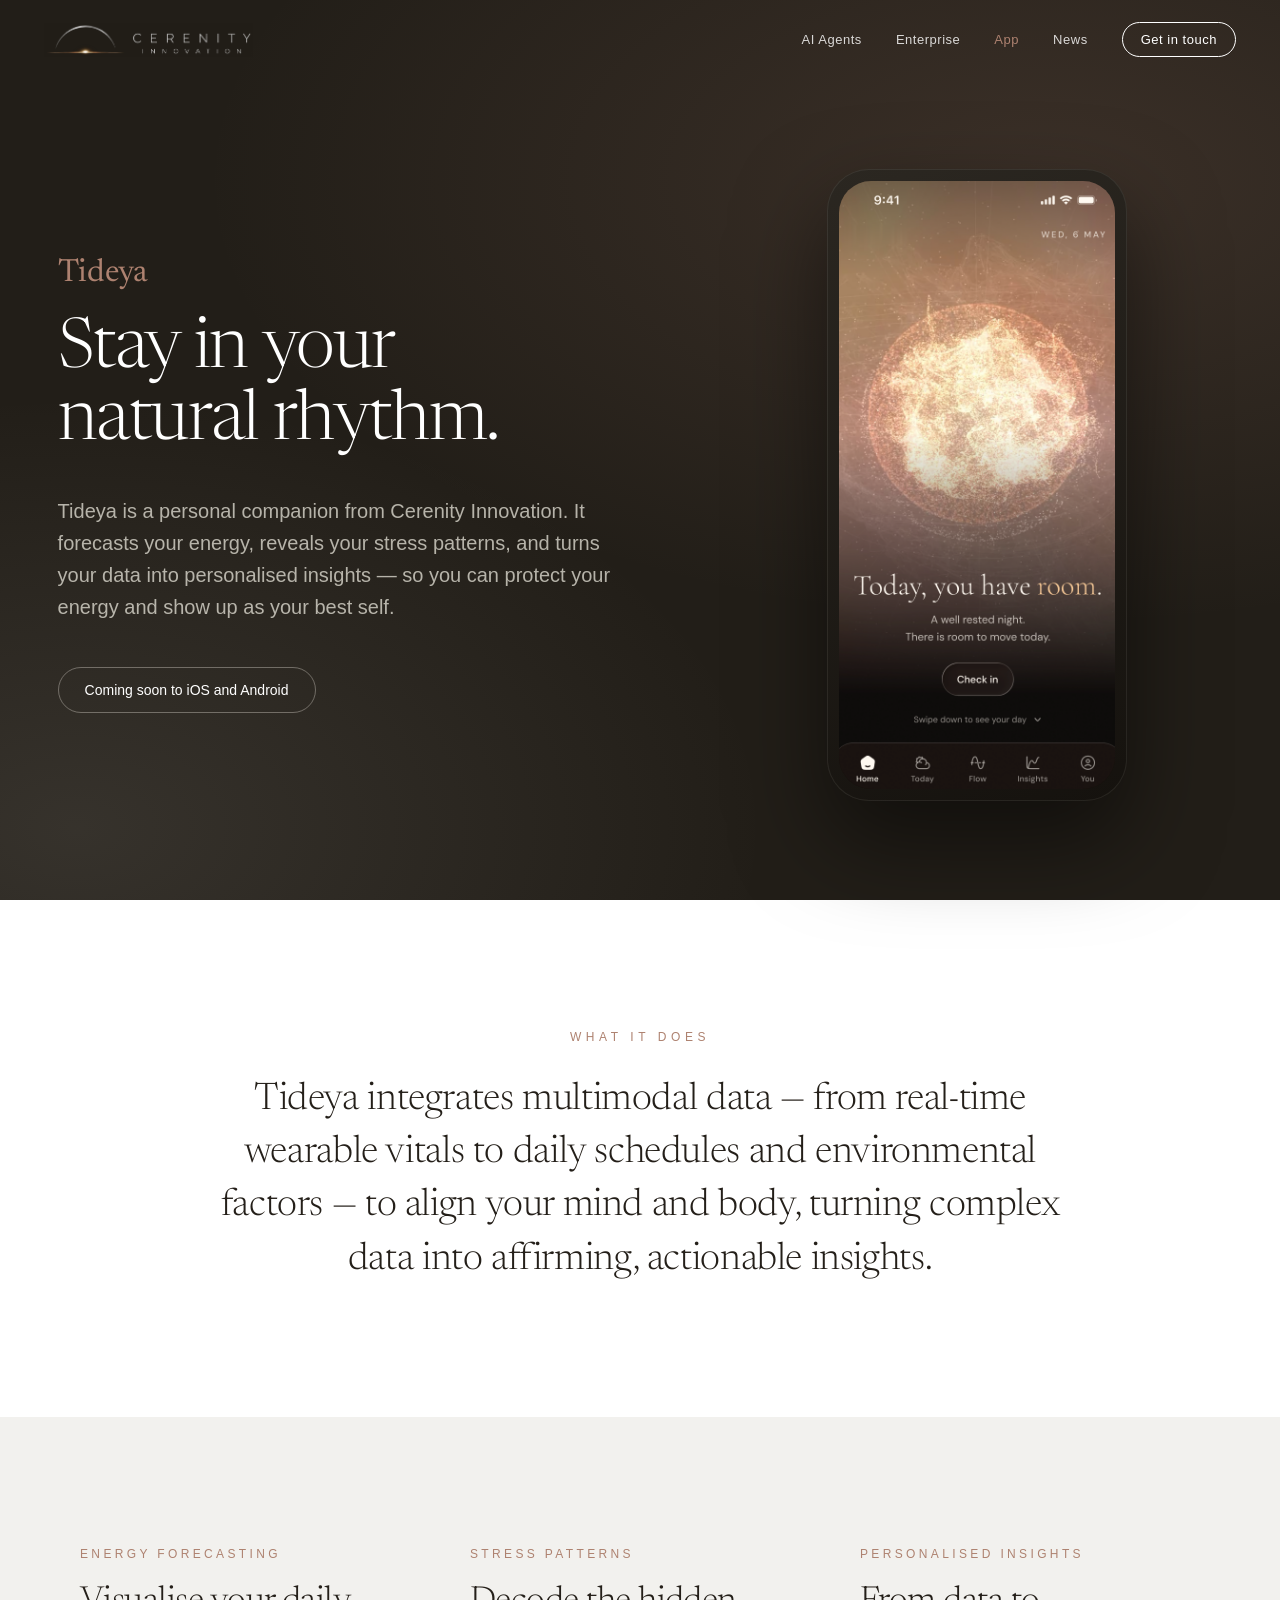
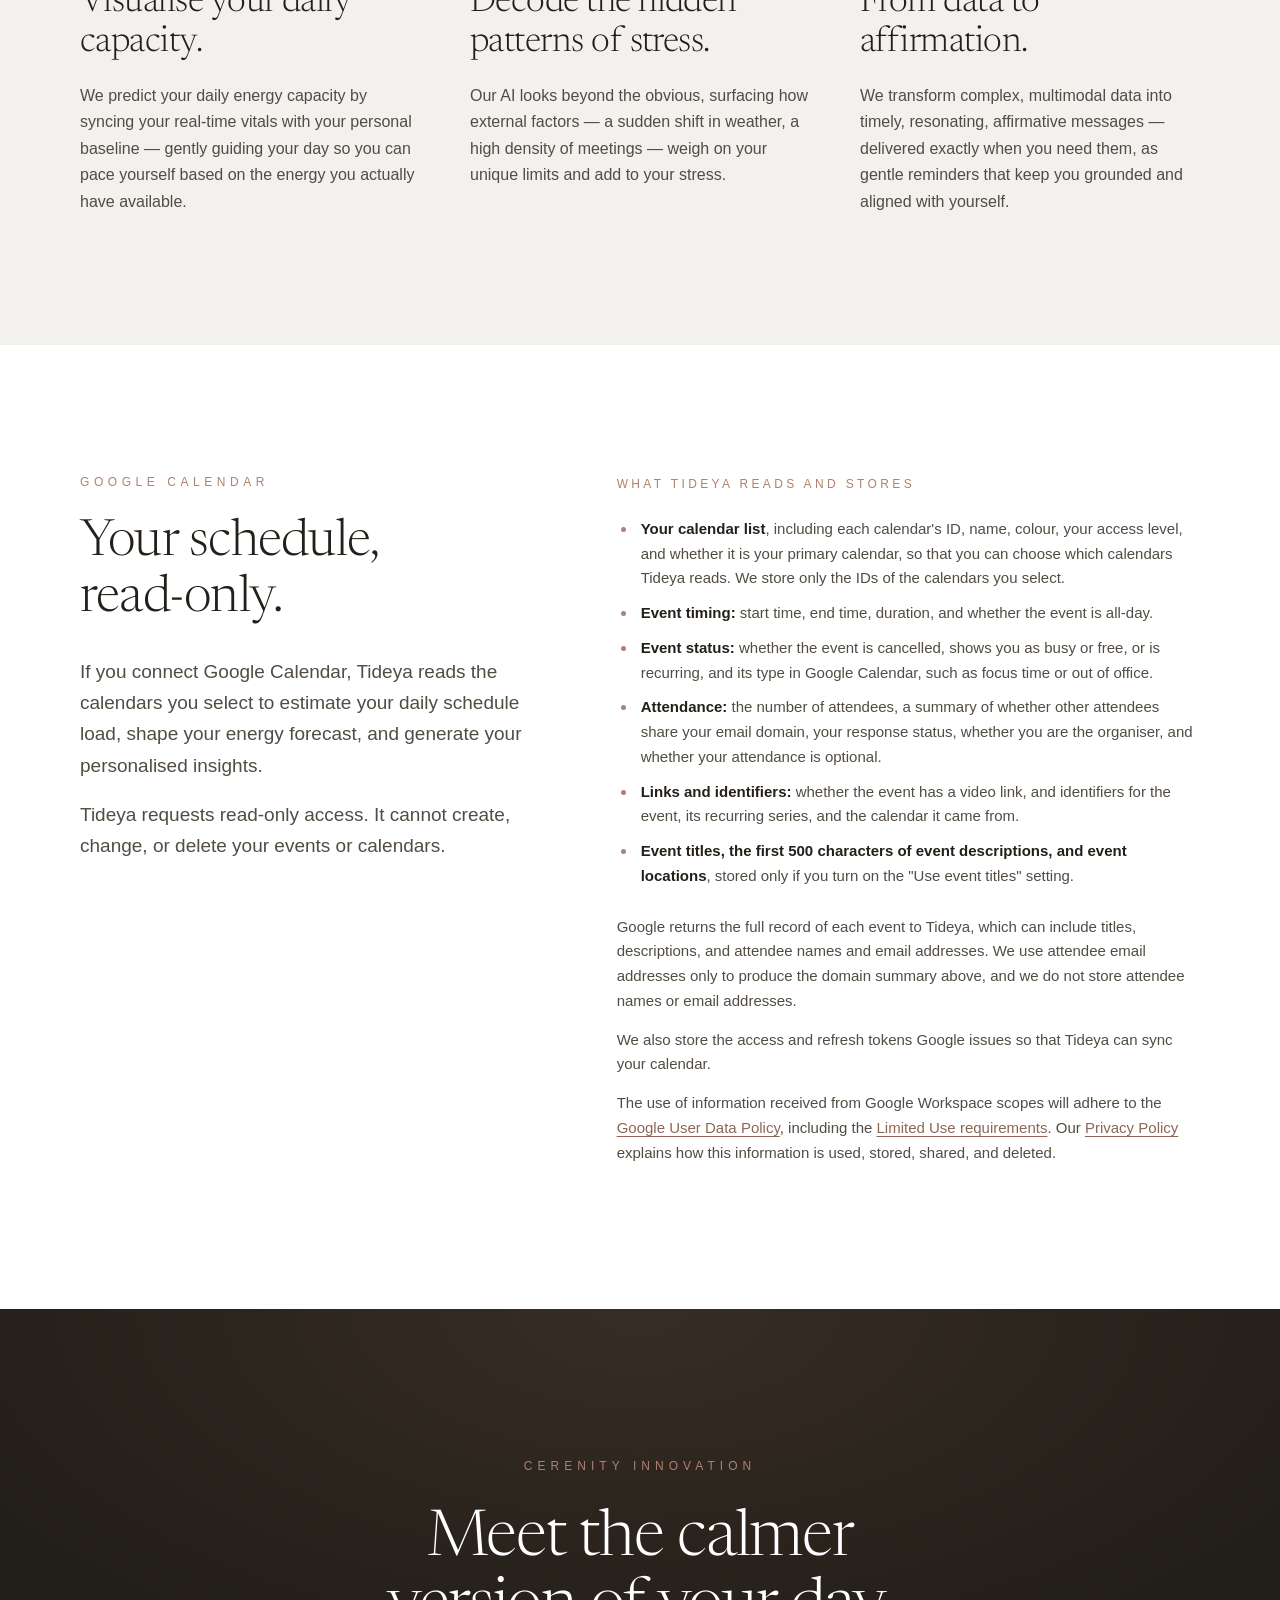
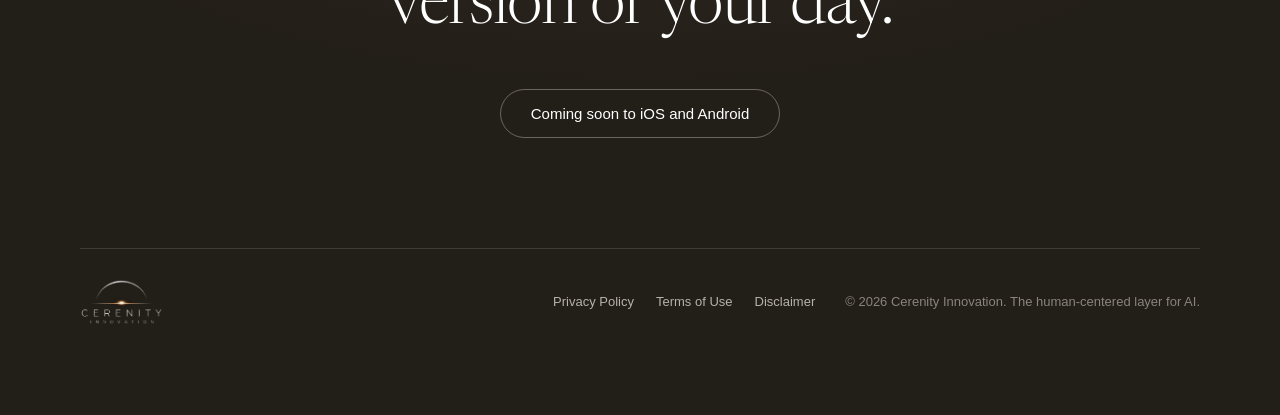
==== commit 40b23e19: "App: make app.html the public Tideya home page Google OAuth verification needs a public home page th" ====
--- a/app.html
+++ b/app.html
@@ -3,8 +3,8 @@
 <head>
 <meta charset="utf-8">
 <meta name="viewport" content="width=device-width, initial-scale=1">
-<title>The Cerenity App — Cerenity Innovation</title>
-<meta name="description" content="A personal companion that reads the depth behind your day — aligning mind and body so you can protect your energy and show up as your best self.">
+<title>Tideya — Cerenity Innovation</title>
+<meta name="description" content="Tideya is a personal companion from Cerenity Innovation that forecasts your energy, reveals your stress patterns, and turns your data into personalised insights.">
 <link rel="icon" type="image/png" sizes="32x32" href="assets/favicon-32.png">
 <link rel="icon" type="image/png" sizes="512x512" href="assets/favicon.png">
 <link rel="apple-touch-icon" href="assets/apple-touch-icon.png">
@@ -34,17 +34,16 @@
   <header style="position: relative; background: #221E18; color: #FFFFFF; min-height: 100vh; display: grid; grid-template-columns: 1.1fr .9fr; gap: 40px; align-items: center; padding: 150px 44px 80px;">
     <div style="position: absolute; inset: 0; background: radial-gradient(120% 90% at 82% 20%, rgba(174,130,112,.18), transparent 55%), radial-gradient(90% 80% at 6% 92%, rgba(200,196,188,.12), transparent 60%); pointer-events: none;"></div>
     <div style="position: relative; max-width: 620px; justify-self: end; width: 100%;">
-      <div data-reveal style="font-size: 12px; letter-spacing: .42em; text-transform: uppercase; color: #AE8270; margin-bottom: 34px;">The Cerenity App</div>
+      <div data-reveal style="font-family: 'Newsreader', serif; font-size: 32px; letter-spacing: -.01em; color: #AE8270; margin-bottom: 26px;">Tideya</div>
       <h1 data-reveal style="font-family: 'Newsreader', serif; font-weight: 300; font-size: clamp(40px, 5.4vw, 82px); line-height: 1.04; letter-spacing: -.02em; max-width: 14ch; text-wrap: balance;">Stay in your natural rhythm.</h1>
-      <p data-reveal style="margin-top: 36px; font-size: clamp(16px, 1.6vw, 20px); line-height: 1.6; max-width: 52ch; color: rgba(239,235,225,.72);">A personal companion that reads the depth behind your day — aligning mind and body so you can protect your energy and show up as your best self.</p>
+      <p data-reveal style="margin-top: 36px; font-size: clamp(16px, 1.6vw, 20px); line-height: 1.6; max-width: 52ch; color: rgba(239,235,225,.72);">Tideya is a personal companion from Cerenity Innovation. It forecasts your energy, reveals your stress patterns, and turns your data into personalised insights — so you can protect your energy and show up as your best self.</p>
       <div data-reveal style="margin-top: 44px; display: flex; gap: 14px; flex-wrap: wrap;">
-        <a href="#" style="background: #FFFFFF; color: #221E18; padding: 14px 26px; border-radius: 999px; font-weight: 600; font-size: 14px;">Download on iOS</a>
-        <a href="#" style="border: 1px solid rgba(239,235,225,.35); padding: 14px 26px; border-radius: 999px; font-size: 14px;">Get it on Android</a>
+        <span style="border: 1px solid rgba(239,235,225,.35); padding: 14px 26px; border-radius: 999px; font-size: 14px;">Coming soon to iOS and Android</span>
       </div>
     </div>
     <div data-reveal style="position: relative; justify-self: center; width: min(300px, 78vw); aspect-ratio: 300 / 632; border-radius: 42px; padding: 12px; background: linear-gradient(160deg, #2b2721, #15120e); box-shadow: 0 40px 90px rgba(0,0,0,.5), inset 0 0 0 1px rgba(239,235,225,.08);">
       <div style="width: 100%; height: 100%; border-radius: 32px; overflow: hidden; background: radial-gradient(120% 80% at 50% 12%, rgba(174,130,112,.22), transparent 60%), linear-gradient(180deg, #26221c, #141009);">
-        <img src="assets/screenimage.png" alt="Cerenity app home screen — “Today, you have room.”" style="display: block; width: 100%; height: 100%; object-fit: cover; object-position: top center;">
+        <img src="assets/screenimage.png" alt="Tideya home screen — “Today, you have room.”" style="display: block; width: 100%; height: 100%; object-fit: cover; object-position: top center;">
       </div>
     </div>
   </header>
@@ -52,45 +51,51 @@
   <section style="background: #FFFFFF; padding: 130px 44px;">
     <div style="max-width: 900px; margin: 0 auto; text-align: center;">
       <div data-reveal style="font-size: 12px; letter-spacing: .38em; text-transform: uppercase; color: #AE8270; margin-bottom: 30px;">What it does</div>
-      <p data-reveal style="font-family: 'Newsreader', serif; font-weight: 300; font-size: clamp(24px, 3vw, 38px); line-height: 1.4; letter-spacing: -.01em; color: #241F19; text-wrap: pretty;">It integrates multimodal data — from real-time wearable vitals to daily schedules and environmental factors — to align your mind and body, turning complex data into affirming, actionable insights.</p>
+      <p data-reveal style="font-family: 'Newsreader', serif; font-weight: 300; font-size: clamp(24px, 3vw, 38px); line-height: 1.4; letter-spacing: -.01em; color: #241F19; text-wrap: pretty;">Tideya integrates multimodal data — from real-time wearable vitals to daily schedules and environmental factors — to align your mind and body, turning complex data into affirming, actionable insights.</p>
     </div>
   </section>
 
   <section style="background: #F2F1EE; padding: 130px 44px;">
-    <div style="max-width: 1120px; margin: 0 auto; display: grid; grid-template-columns: 1fr .8fr; gap: 70px; align-items: center;">
-      <div>
-        <div data-reveal style="font-size: 12px; letter-spacing: .38em; text-transform: uppercase; color: #AE8270; margin-bottom: 26px;">01 · Predictive Energy Forecasting</div>
-        <h2 data-reveal style="font-family: 'Newsreader', serif; font-weight: 300; font-size: clamp(30px, 4vw, 54px); line-height: 1.1; letter-spacing: -.015em; max-width: 16ch;">Visualize your daily capacity.</h2>
-        <p data-reveal style="margin-top: 28px; font-size: clamp(16px, 1.5vw, 19px); line-height: 1.65; max-width: 52ch; color: #524C42;">We predict your daily energy capacity by syncing your real-time vitals with your personal baseline — gently guiding your day so you can pace yourself based on the energy you actually have available.</p>
+    <div style="max-width: 1120px; margin: 0 auto; display: grid; grid-template-columns: repeat(3, 1fr); gap: 50px;">
+      <div data-reveal>
+        <div style="font-size: 12px; letter-spacing: .28em; text-transform: uppercase; color: #AE8270; margin-bottom: 22px;">Energy forecasting</div>
+        <h2 style="font-family: 'Newsreader', serif; font-weight: 300; font-size: clamp(28px, 2.8vw, 38px); line-height: 1.12; letter-spacing: -.015em;">Visualise your daily capacity.</h2>
+        <p style="margin-top: 20px; font-size: 16px; line-height: 1.65; color: #524C42;">We predict your daily energy capacity by syncing your real-time vitals with your personal baseline — gently guiding your day so you can pace yourself based on the energy you actually have available.</p>
       </div>
-      <div data-reveal style="position: relative; justify-self: center; width: min(280px, 76vw); aspect-ratio: 300 / 620; border-radius: 42px; padding: 12px; background: linear-gradient(160deg, #2b2721, #15120e); box-shadow: 0 30px 70px rgba(0,0,0,.28), inset 0 0 0 1px rgba(255,255,255,.06);">
-        <div style="width: 100%; height: 100%; border-radius: 32px; overflow: hidden; background: radial-gradient(120% 80% at 50% 12%, rgba(174,130,112,.22), transparent 60%), linear-gradient(180deg, #26221c, #141009);"></div>
+      <div data-reveal>
+        <div style="font-size: 12px; letter-spacing: .28em; text-transform: uppercase; color: #AE8270; margin-bottom: 22px;">Stress patterns</div>
+        <h2 style="font-family: 'Newsreader', serif; font-weight: 300; font-size: clamp(28px, 2.8vw, 38px); line-height: 1.12; letter-spacing: -.015em;">Decode the hidden patterns of stress.</h2>
+        <p style="margin-top: 20px; font-size: 16px; line-height: 1.65; color: #524C42;">Our AI looks beyond the obvious, surfacing how external factors — a sudden shift in weather, a high density of meetings — weigh on your unique limits and add to your stress.</p>
+      </div>
+      <div data-reveal>
+        <div style="font-size: 12px; letter-spacing: .28em; text-transform: uppercase; color: #AE8270; margin-bottom: 22px;">Personalised insights</div>
+        <h2 style="font-family: 'Newsreader', serif; font-weight: 300; font-size: clamp(28px, 2.8vw, 38px); line-height: 1.12; letter-spacing: -.015em;">From data to affirmation.</h2>
+        <p style="margin-top: 20px; font-size: 16px; line-height: 1.65; color: #524C42;">We transform complex, multimodal data into timely, resonating, affirmative messages — delivered exactly when you need them, as gentle reminders that keep you grounded and aligned with yourself.</p>
       </div>
     </div>
   </section>
 
-  <section style="background: #FFFFFF; padding: 130px 44px;">
-    <div style="max-width: 1120px; margin: 0 auto; display: grid; grid-template-columns: .8fr 1fr; gap: 70px; align-items: center;">
-      <div data-reveal style="position: relative; justify-self: center; order: 0; width: min(280px, 76vw); aspect-ratio: 300 / 620; border-radius: 42px; padding: 12px; background: linear-gradient(160deg, #2b2721, #15120e); box-shadow: 0 30px 70px rgba(0,0,0,.28), inset 0 0 0 1px rgba(255,255,255,.06);">
-        <div style="width: 100%; height: 100%; border-radius: 32px; overflow: hidden; background: radial-gradient(120% 80% at 50% 12%, rgba(174,130,112,.22), transparent 60%), linear-gradient(180deg, #26221c, #141009);"></div>
+  <section id="google-calendar" style="background: #FFFFFF; padding: 130px 44px;">
+    <div style="max-width: 1120px; margin: 0 auto; display: grid; grid-template-columns: .8fr 1fr; gap: 70px; align-items: start;">
+      <div>
+        <div data-reveal style="font-size: 12px; letter-spacing: .38em; text-transform: uppercase; color: #AE8270; margin-bottom: 26px;">Google Calendar</div>
+        <h2 data-reveal style="font-family: 'Newsreader', serif; font-weight: 300; font-size: clamp(30px, 4vw, 54px); line-height: 1.1; letter-spacing: -.015em; max-width: 16ch;">Your schedule, <span style="white-space: nowrap;">read-only.</span></h2>
+        <p data-reveal style="margin-top: 28px; font-size: clamp(16px, 1.5vw, 19px); line-height: 1.65; max-width: 52ch; color: #524C42;">If you connect Google Calendar, Tideya reads the calendars you select to estimate your daily schedule load, shape your energy forecast, and generate your personalised insights.</p>
+        <p data-reveal style="margin-top: 18px; font-size: clamp(16px, 1.5vw, 19px); line-height: 1.65; max-width: 52ch; color: #524C42;">Tideya requests read-only access. It cannot create, change, or delete your events or calendars.</p>
       </div>
-      <div>
-        <div data-reveal style="font-size: 12px; letter-spacing: .38em; text-transform: uppercase; color: #AE8270; margin-bottom: 26px;">02 · Multidimensional Factor Correlation</div>
-        <h2 data-reveal style="font-family: 'Newsreader', serif; font-weight: 300; font-size: clamp(30px, 4vw, 54px); line-height: 1.1; letter-spacing: -.015em; max-width: 16ch;">Decode the hidden patterns of stress.</h2>
-        <p data-reveal style="margin-top: 28px; font-size: clamp(16px, 1.5vw, 19px); line-height: 1.65; max-width: 52ch; color: #524C42;">Our AI looks beyond the obvious, surfacing how external factors — a sudden shift in weather, a high density of meetings — weigh on your unique limits and add to your stress.</p>
-      </div>
-    </div>
-  </section>
-
-  <section style="background: #F2F1EE; padding: 130px 44px;">
-    <div style="max-width: 1120px; margin: 0 auto; display: grid; grid-template-columns: 1fr .8fr; gap: 70px; align-items: center;">
-      <div>
-        <div data-reveal style="font-size: 12px; letter-spacing: .38em; text-transform: uppercase; color: #AE8270; margin-bottom: 26px;">03 · Deeply Personalized Insights</div>
-        <h2 data-reveal style="font-family: 'Newsreader', serif; font-weight: 300; font-size: clamp(30px, 4vw, 54px); line-height: 1.1; letter-spacing: -.015em; max-width: 16ch;">From data to affirmation.</h2>
-        <p data-reveal style="margin-top: 28px; font-size: clamp(16px, 1.5vw, 19px); line-height: 1.65; max-width: 52ch; color: #524C42;">We transform complex, multimodal data into timely, resonating, affirmative messages — delivered exactly when you need them, as gentle reminders that keep you grounded and aligned with yourself.</p>
-      </div>
-      <div data-reveal style="position: relative; justify-self: center; width: min(280px, 76vw); aspect-ratio: 300 / 620; border-radius: 42px; padding: 12px; background: linear-gradient(160deg, #2b2721, #15120e); box-shadow: 0 30px 70px rgba(0,0,0,.28), inset 0 0 0 1px rgba(255,255,255,.06);">
-        <div style="width: 100%; height: 100%; border-radius: 32px; overflow: hidden; background: radial-gradient(120% 80% at 50% 12%, rgba(174,130,112,.22), transparent 60%), linear-gradient(180deg, #26221c, #141009);"></div>
+      <div class="calendar-detail" data-reveal>
+        <h3>What Tideya reads and stores</h3>
+        <ul>
+          <li><strong>Your calendar list</strong>, including each calendar's ID, name, colour, your access level, and whether it is your primary calendar, so that you can choose which calendars Tideya reads. We store only the IDs of the calendars you select.</li>
+          <li><strong>Event timing:</strong> start time, end time, duration, and whether the event is all-day.</li>
+          <li><strong>Event status:</strong> whether the event is cancelled, shows you as busy or free, or is recurring, and its type in Google Calendar, such as focus time or out of office.</li>
+          <li><strong>Attendance:</strong> the number of attendees, a summary of whether other attendees share your email domain, your response status, whether you are the organiser, and whether your attendance is optional.</li>
+          <li><strong>Links and identifiers:</strong> whether the event has a video link, and identifiers for the event, its recurring series, and the calendar it came from.</li>
+          <li><strong>Event titles, the first 500 characters of event descriptions, and event locations</strong>, stored only if you turn on the "Use event titles" setting.</li>
+        </ul>
+        <p>Google returns the full record of each event to Tideya, which can include titles, descriptions, and attendee names and email addresses. We use attendee email addresses only to produce the domain summary above, and we do not store attendee names or email addresses.</p>
+        <p>We also store the access and refresh tokens Google issues so that Tideya can sync your calendar.</p>
+        <p>The use of information received from Google Workspace scopes will adhere to the <a href="https://developers.google.com/terms/api-services-user-data-policy">Google User Data Policy</a>, including the <a href="https://developers.google.com/workspace/workspace-api-user-data-developer-policy">Limited Use requirements</a>. Our <a href="privacy.html">Privacy Policy</a> explains how this information is used, stored, shared, and deleted.</p>
       </div>
     </div>
   </section>
@@ -101,8 +106,7 @@
       <div data-reveal style="font-size: 12px; letter-spacing: .42em; text-transform: uppercase; color: #AE8270; margin-bottom: 34px;">Cerenity Innovation</div>
       <h2 data-reveal style="font-family: 'Newsreader', serif; font-weight: 300; font-size: clamp(36px, 5vw, 72px); line-height: 1.06; letter-spacing: -.02em; max-width: 15ch; margin: 0 auto;">Meet the calmer version of your day.</h2>
       <div data-reveal style="margin-top: 46px; display: flex; gap: 14px; flex-wrap: wrap; justify-content: center;">
-        <a href="#" style="background: #AE8270; color: #221E18; padding: 15px 30px; border-radius: 999px; font-weight: 600; font-size: 15px;">Download on iOS</a>
-        <a href="#" style="border: 1px solid rgba(239,235,225,.35); padding: 15px 30px; border-radius: 999px; font-size: 15px;">Get it on Android</a>
+        <span style="border: 1px solid rgba(239,235,225,.35); padding: 15px 30px; border-radius: 999px; font-size: 15px;">Coming soon to iOS and Android</span>
       </div>
     </div>
     <div style="position: relative; max-width: 1120px; margin: 110px auto 0; display: flex; justify-content: space-between; align-items: center; flex-wrap: wrap; gap: 20px; border-top: 1px solid rgba(239,235,225,.14); padding-top: 30px; font-size: 13px; color: rgba(239,235,225,.5);">
--- a/styles.css
+++ b/styles.css
@@ -68,7 +68,13 @@
    ============================================================ */
 @media (max-width: 760px) {
   .site-nav { padding: 15px 20px; }
-  .site-nav.scrolled { padding: 12px 20px; }
+  /* No blur here: a backdrop-filter would trap the fixed .nav-links inside the bar's height */
+  .site-nav.scrolled {
+    padding: 12px 20px;
+    background: rgba(22, 24, 20, .95);
+    -webkit-backdrop-filter: none;
+    backdrop-filter: none;
+  }
   .site-nav .brand img { height: 30px; }
 
   .nav-toggle { display: flex; }
@@ -180,6 +186,20 @@
 .footer-legal { display: flex; flex-wrap: wrap; gap: 8px 22px; }
 .footer-legal a { color: rgba(239, 235, 225, .72); transition: color .3s ease; }
 .footer-legal a:hover { color: #AE8270; }
+
+/* ---------- Tideya page: Google Calendar detail ---------- */
+.calendar-detail { font-size: 15px; line-height: 1.65; color: #524C42; }
+.calendar-detail h3 {
+  font-size: 12px; font-weight: 400; letter-spacing: .28em; text-transform: uppercase;
+  color: #AE8270; margin-bottom: 22px;
+}
+.calendar-detail ul { padding-left: 20px; margin-bottom: 26px; }
+.calendar-detail li { margin-bottom: 10px; padding-left: 4px; }
+.calendar-detail li::marker { color: #AE8270; }
+.calendar-detail strong { font-weight: 600; color: #241F19; }
+.calendar-detail p { margin-bottom: 14px; }
+.calendar-detail a { color: #8E6656; text-decoration: underline; text-underline-offset: 3px; }
+.calendar-detail a:hover { color: #AE8270; }
 
 /* ---------- Legal pages (privacy / terms / disclaimer) ---------- */
 .legal-doc {
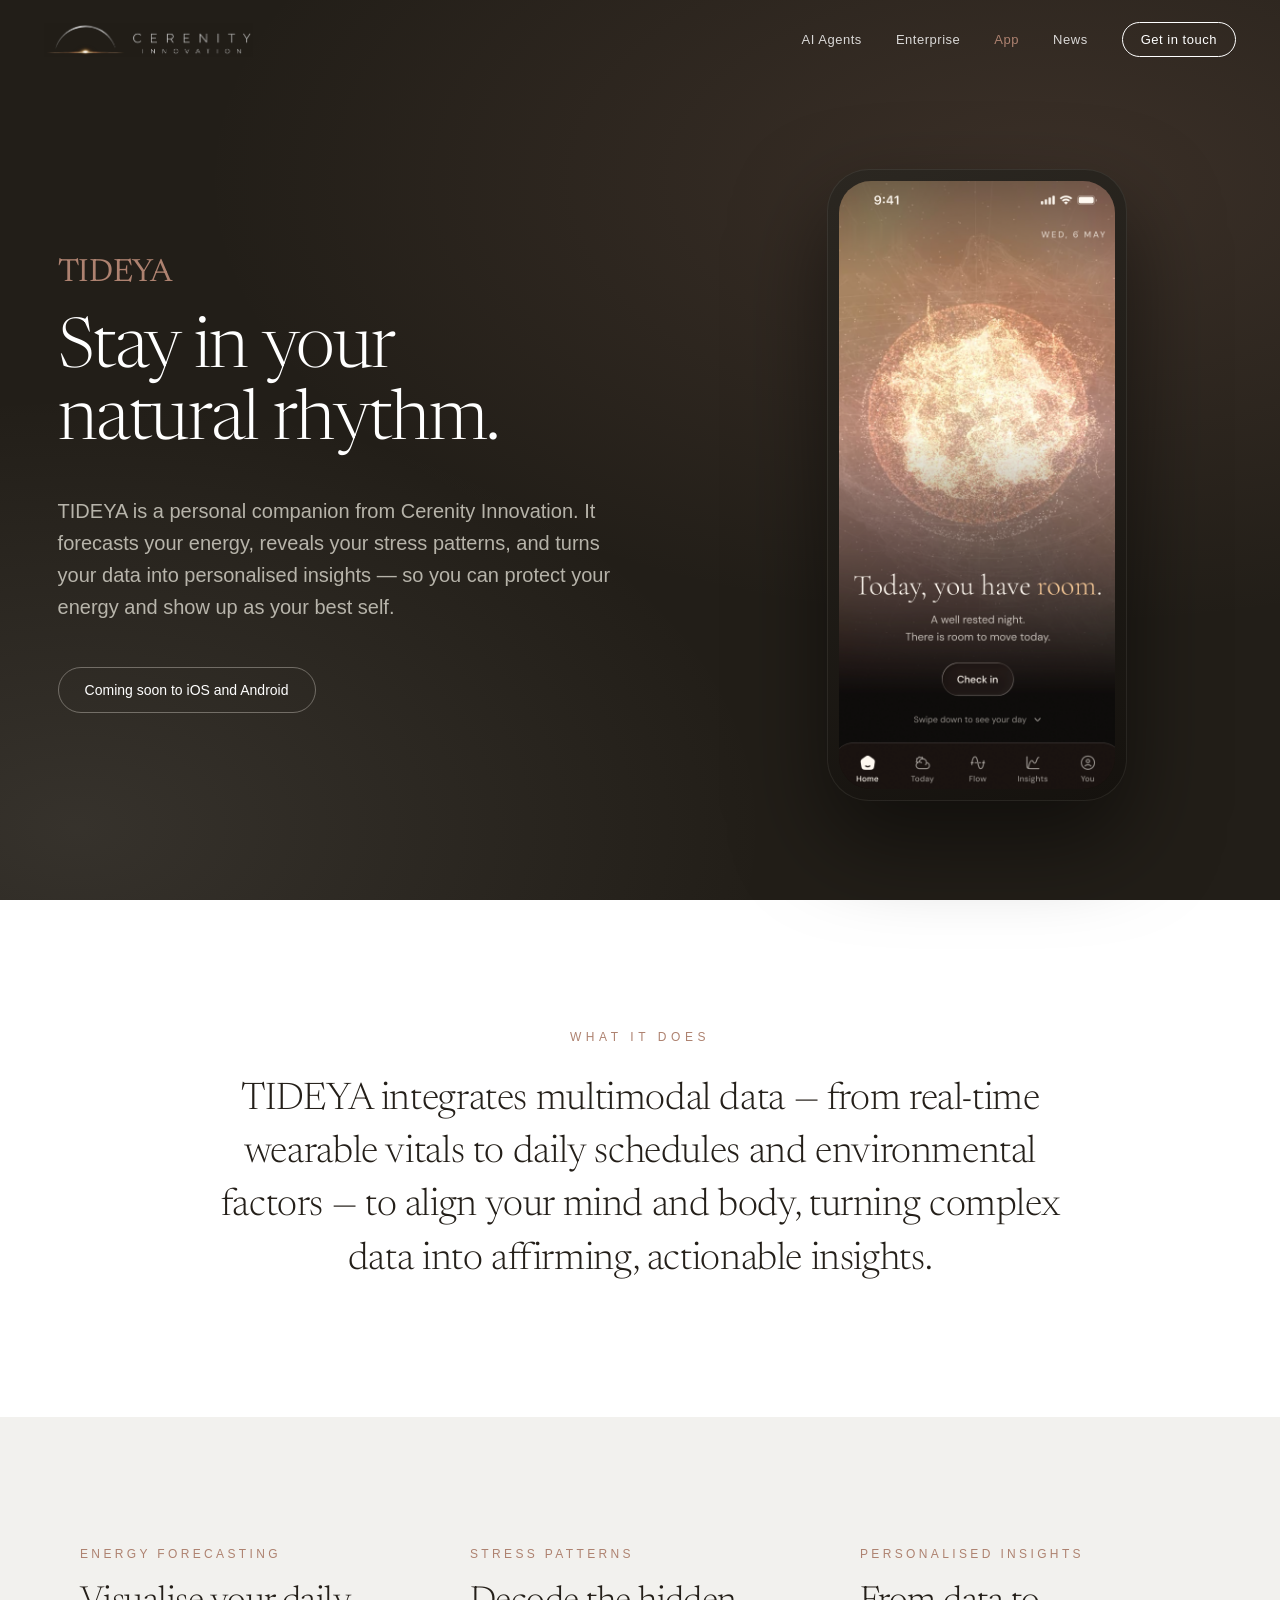
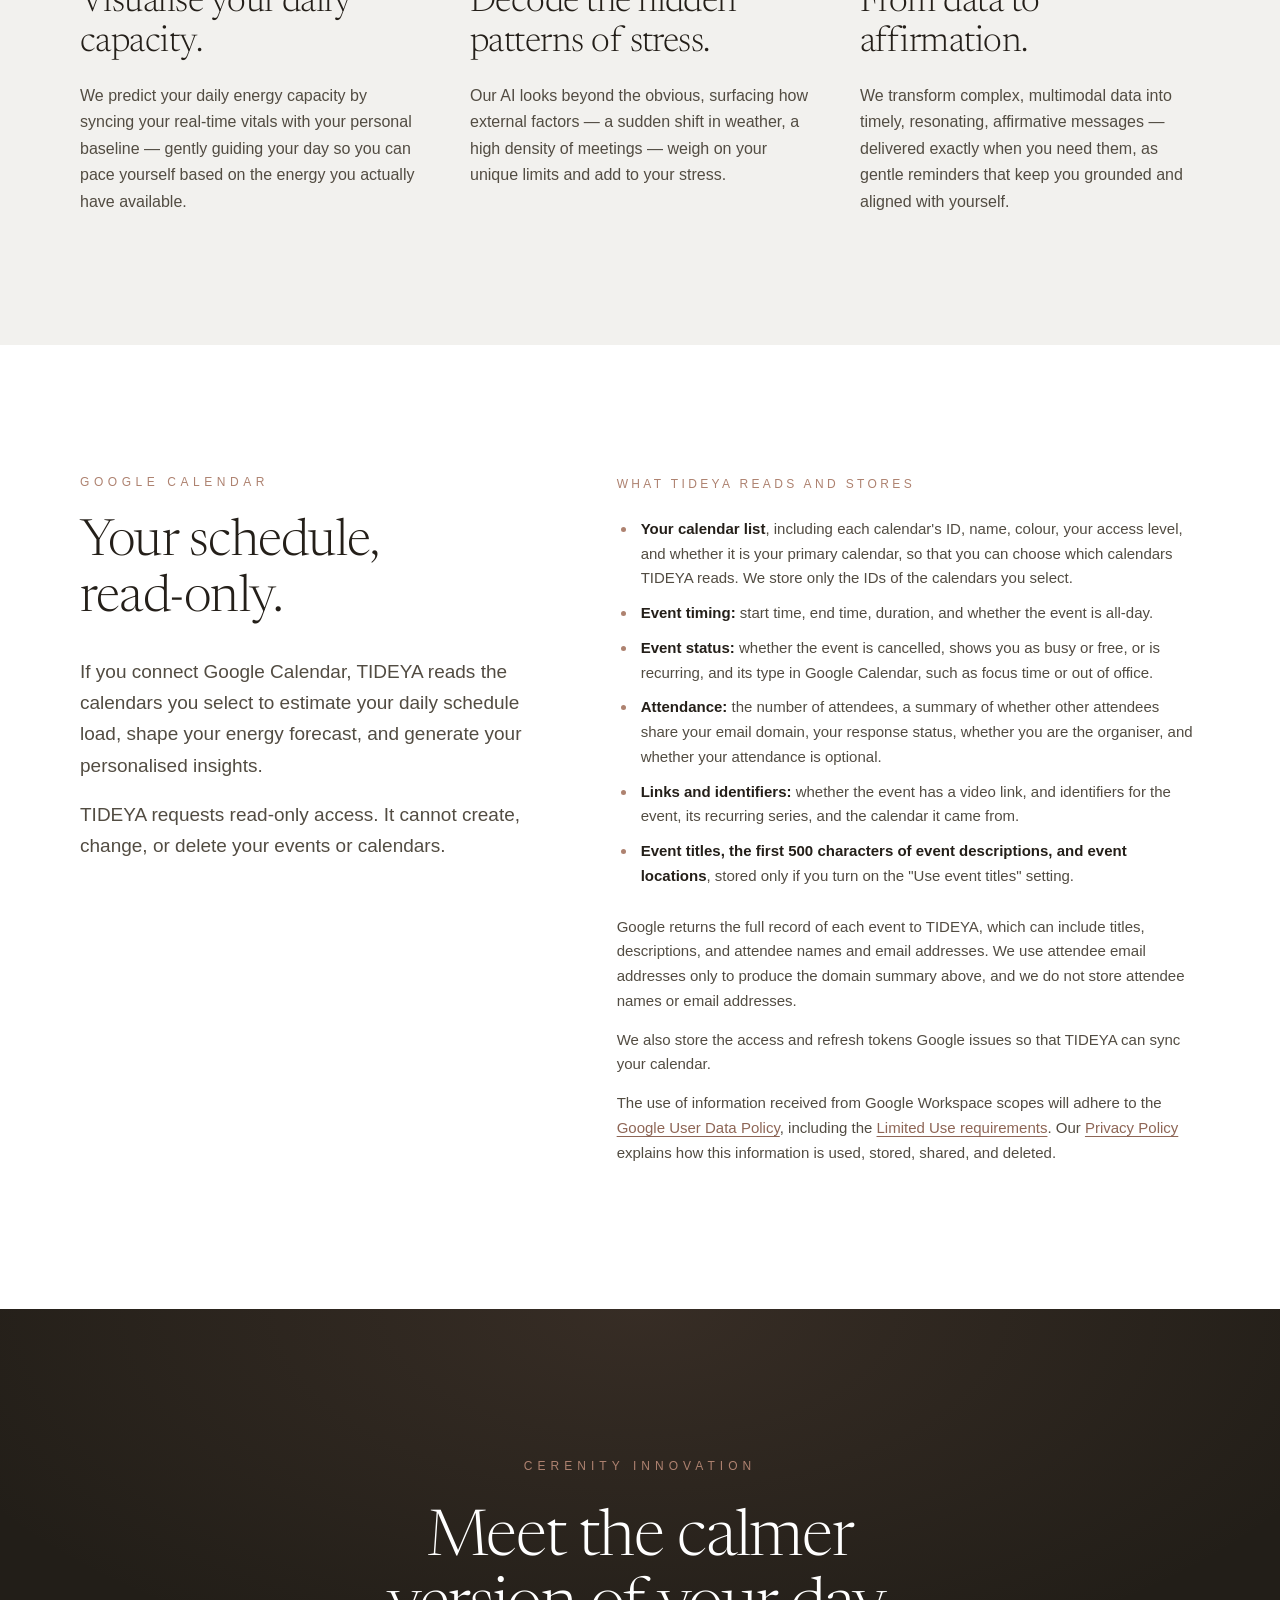
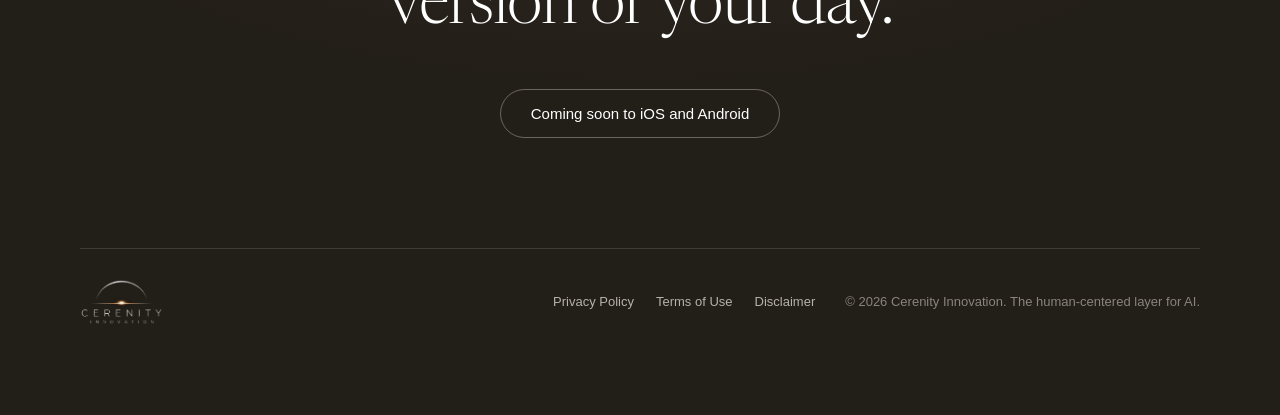
==== commit 50a0be1d: "App page: write the name as TIDEYA Co-Authored-By: Claude Opus 5.5 <noreply@anthropic.com>" ====
--- a/app.html
+++ b/app.html
@@ -3,8 +3,8 @@
 <head>
 <meta charset="utf-8">
 <meta name="viewport" content="width=device-width, initial-scale=1">
-<title>Tideya — Cerenity Innovation</title>
-<meta name="description" content="Tideya is a personal companion from Cerenity Innovation that forecasts your energy, reveals your stress patterns, and turns your data into personalised insights.">
+<title>TIDEYA — Cerenity Innovation</title>
+<meta name="description" content="TIDEYA is a personal companion from Cerenity Innovation that forecasts your energy, reveals your stress patterns, and turns your data into personalised insights.">
 <link rel="icon" type="image/png" sizes="32x32" href="assets/favicon-32.png">
 <link rel="icon" type="image/png" sizes="512x512" href="assets/favicon.png">
 <link rel="apple-touch-icon" href="assets/apple-touch-icon.png">
@@ -34,16 +34,16 @@
   <header style="position: relative; background: #221E18; color: #FFFFFF; min-height: 100vh; display: grid; grid-template-columns: 1.1fr .9fr; gap: 40px; align-items: center; padding: 150px 44px 80px;">
     <div style="position: absolute; inset: 0; background: radial-gradient(120% 90% at 82% 20%, rgba(174,130,112,.18), transparent 55%), radial-gradient(90% 80% at 6% 92%, rgba(200,196,188,.12), transparent 60%); pointer-events: none;"></div>
     <div style="position: relative; max-width: 620px; justify-self: end; width: 100%;">
-      <div data-reveal style="font-family: 'Newsreader', serif; font-size: 32px; letter-spacing: -.01em; color: #AE8270; margin-bottom: 26px;">Tideya</div>
+      <div data-reveal style="font-family: 'Newsreader', serif; font-size: 32px; letter-spacing: -.01em; color: #AE8270; margin-bottom: 26px;">TIDEYA</div>
       <h1 data-reveal style="font-family: 'Newsreader', serif; font-weight: 300; font-size: clamp(40px, 5.4vw, 82px); line-height: 1.04; letter-spacing: -.02em; max-width: 14ch; text-wrap: balance;">Stay in your natural rhythm.</h1>
-      <p data-reveal style="margin-top: 36px; font-size: clamp(16px, 1.6vw, 20px); line-height: 1.6; max-width: 52ch; color: rgba(239,235,225,.72);">Tideya is a personal companion from Cerenity Innovation. It forecasts your energy, reveals your stress patterns, and turns your data into personalised insights — so you can protect your energy and show up as your best self.</p>
+      <p data-reveal style="margin-top: 36px; font-size: clamp(16px, 1.6vw, 20px); line-height: 1.6; max-width: 52ch; color: rgba(239,235,225,.72);">TIDEYA is a personal companion from Cerenity Innovation. It forecasts your energy, reveals your stress patterns, and turns your data into personalised insights — so you can protect your energy and show up as your best self.</p>
       <div data-reveal style="margin-top: 44px; display: flex; gap: 14px; flex-wrap: wrap;">
         <span style="border: 1px solid rgba(239,235,225,.35); padding: 14px 26px; border-radius: 999px; font-size: 14px;">Coming soon to iOS and Android</span>
       </div>
     </div>
     <div data-reveal style="position: relative; justify-self: center; width: min(300px, 78vw); aspect-ratio: 300 / 632; border-radius: 42px; padding: 12px; background: linear-gradient(160deg, #2b2721, #15120e); box-shadow: 0 40px 90px rgba(0,0,0,.5), inset 0 0 0 1px rgba(239,235,225,.08);">
       <div style="width: 100%; height: 100%; border-radius: 32px; overflow: hidden; background: radial-gradient(120% 80% at 50% 12%, rgba(174,130,112,.22), transparent 60%), linear-gradient(180deg, #26221c, #141009);">
-        <img src="assets/screenimage.png" alt="Tideya home screen — “Today, you have room.”" style="display: block; width: 100%; height: 100%; object-fit: cover; object-position: top center;">
+        <img src="assets/screenimage.png" alt="TIDEYA home screen — “Today, you have room.”" style="display: block; width: 100%; height: 100%; object-fit: cover; object-position: top center;">
       </div>
     </div>
   </header>
@@ -51,7 +51,7 @@
   <section style="background: #FFFFFF; padding: 130px 44px;">
     <div style="max-width: 900px; margin: 0 auto; text-align: center;">
       <div data-reveal style="font-size: 12px; letter-spacing: .38em; text-transform: uppercase; color: #AE8270; margin-bottom: 30px;">What it does</div>
-      <p data-reveal style="font-family: 'Newsreader', serif; font-weight: 300; font-size: clamp(24px, 3vw, 38px); line-height: 1.4; letter-spacing: -.01em; color: #241F19; text-wrap: pretty;">Tideya integrates multimodal data — from real-time wearable vitals to daily schedules and environmental factors — to align your mind and body, turning complex data into affirming, actionable insights.</p>
+      <p data-reveal style="font-family: 'Newsreader', serif; font-weight: 300; font-size: clamp(24px, 3vw, 38px); line-height: 1.4; letter-spacing: -.01em; color: #241F19; text-wrap: pretty;">TIDEYA integrates multimodal data — from real-time wearable vitals to daily schedules and environmental factors — to align your mind and body, turning complex data into affirming, actionable insights.</p>
     </div>
   </section>
 
@@ -80,21 +80,21 @@
       <div>
         <div data-reveal style="font-size: 12px; letter-spacing: .38em; text-transform: uppercase; color: #AE8270; margin-bottom: 26px;">Google Calendar</div>
         <h2 data-reveal style="font-family: 'Newsreader', serif; font-weight: 300; font-size: clamp(30px, 4vw, 54px); line-height: 1.1; letter-spacing: -.015em; max-width: 16ch;">Your schedule, <span style="white-space: nowrap;">read-only.</span></h2>
-        <p data-reveal style="margin-top: 28px; font-size: clamp(16px, 1.5vw, 19px); line-height: 1.65; max-width: 52ch; color: #524C42;">If you connect Google Calendar, Tideya reads the calendars you select to estimate your daily schedule load, shape your energy forecast, and generate your personalised insights.</p>
-        <p data-reveal style="margin-top: 18px; font-size: clamp(16px, 1.5vw, 19px); line-height: 1.65; max-width: 52ch; color: #524C42;">Tideya requests read-only access. It cannot create, change, or delete your events or calendars.</p>
+        <p data-reveal style="margin-top: 28px; font-size: clamp(16px, 1.5vw, 19px); line-height: 1.65; max-width: 52ch; color: #524C42;">If you connect Google Calendar, TIDEYA reads the calendars you select to estimate your daily schedule load, shape your energy forecast, and generate your personalised insights.</p>
+        <p data-reveal style="margin-top: 18px; font-size: clamp(16px, 1.5vw, 19px); line-height: 1.65; max-width: 52ch; color: #524C42;">TIDEYA requests read-only access. It cannot create, change, or delete your events or calendars.</p>
       </div>
       <div class="calendar-detail" data-reveal>
-        <h3>What Tideya reads and stores</h3>
+        <h3>What TIDEYA reads and stores</h3>
         <ul>
-          <li><strong>Your calendar list</strong>, including each calendar's ID, name, colour, your access level, and whether it is your primary calendar, so that you can choose which calendars Tideya reads. We store only the IDs of the calendars you select.</li>
+          <li><strong>Your calendar list</strong>, including each calendar's ID, name, colour, your access level, and whether it is your primary calendar, so that you can choose which calendars TIDEYA reads. We store only the IDs of the calendars you select.</li>
           <li><strong>Event timing:</strong> start time, end time, duration, and whether the event is all-day.</li>
           <li><strong>Event status:</strong> whether the event is cancelled, shows you as busy or free, or is recurring, and its type in Google Calendar, such as focus time or out of office.</li>
           <li><strong>Attendance:</strong> the number of attendees, a summary of whether other attendees share your email domain, your response status, whether you are the organiser, and whether your attendance is optional.</li>
           <li><strong>Links and identifiers:</strong> whether the event has a video link, and identifiers for the event, its recurring series, and the calendar it came from.</li>
           <li><strong>Event titles, the first 500 characters of event descriptions, and event locations</strong>, stored only if you turn on the "Use event titles" setting.</li>
         </ul>
-        <p>Google returns the full record of each event to Tideya, which can include titles, descriptions, and attendee names and email addresses. We use attendee email addresses only to produce the domain summary above, and we do not store attendee names or email addresses.</p>
-        <p>We also store the access and refresh tokens Google issues so that Tideya can sync your calendar.</p>
+        <p>Google returns the full record of each event to TIDEYA, which can include titles, descriptions, and attendee names and email addresses. We use attendee email addresses only to produce the domain summary above, and we do not store attendee names or email addresses.</p>
+        <p>We also store the access and refresh tokens Google issues so that TIDEYA can sync your calendar.</p>
         <p>The use of information received from Google Workspace scopes will adhere to the <a href="https://developers.google.com/terms/api-services-user-data-policy">Google User Data Policy</a>, including the <a href="https://developers.google.com/workspace/workspace-api-user-data-developer-policy">Limited Use requirements</a>. Our <a href="privacy.html">Privacy Policy</a> explains how this information is used, stored, shared, and deleted.</p>
       </div>
     </div>
--- a/styles.css
+++ b/styles.css
@@ -187,7 +187,7 @@
 .footer-legal a { color: rgba(239, 235, 225, .72); transition: color .3s ease; }
 .footer-legal a:hover { color: #AE8270; }
 
-/* ---------- Tideya page: Google Calendar detail ---------- */
+/* ---------- TIDEYA page: Google Calendar detail ---------- */
 .calendar-detail { font-size: 15px; line-height: 1.65; color: #524C42; }
 .calendar-detail h3 {
   font-size: 12px; font-weight: 400; letter-spacing: .28em; text-transform: uppercase;
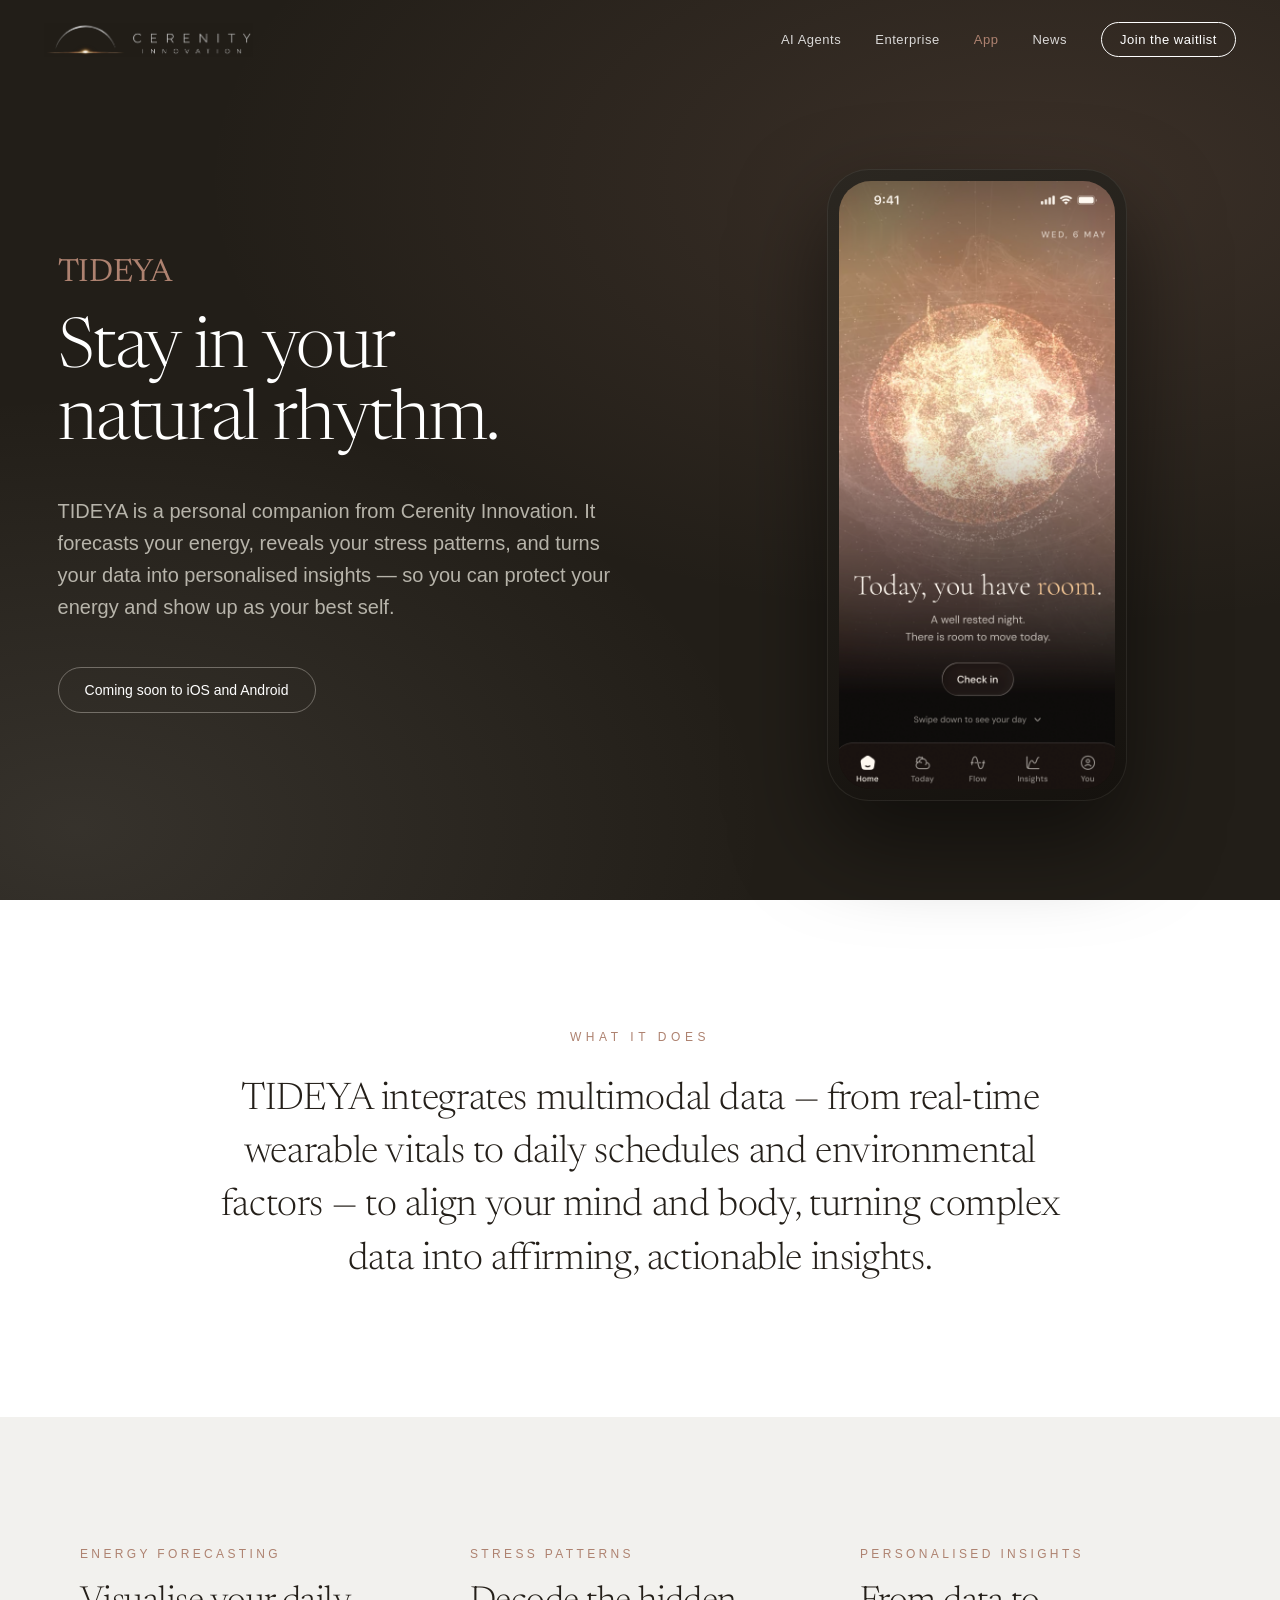
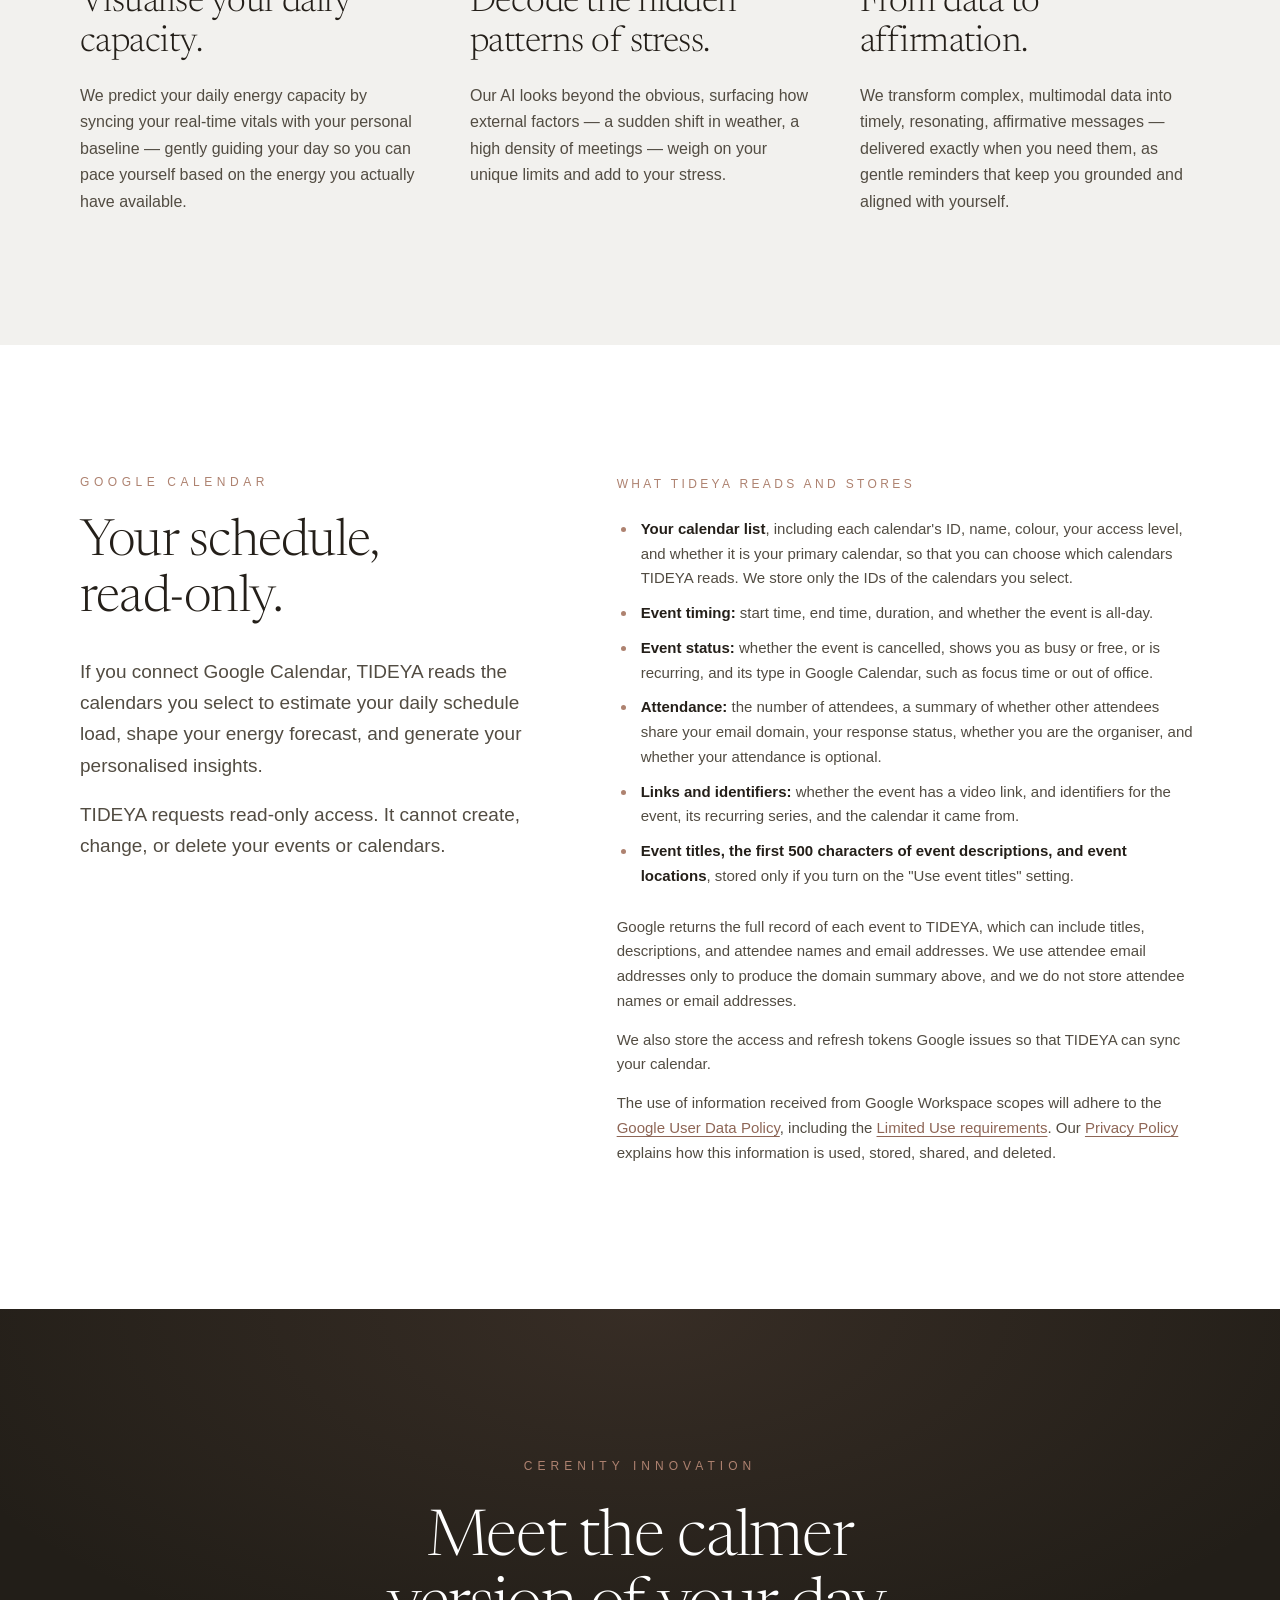
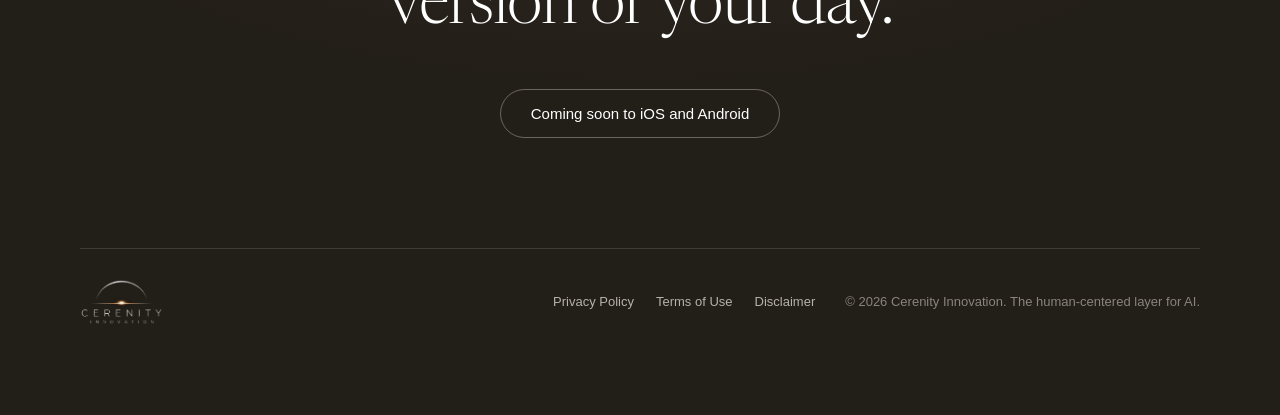
==== commit d20a50cc: "Replace Get in touch / Partner with us CTAs with a Waitlister waitlist page Co-Authored-By: Claude O" ====
--- a/app.html
+++ b/app.html
@@ -27,7 +27,7 @@
       <a href="enterprise.html">Enterprise</a>
       <a href="app.html" class="active">App</a>
       <a href="news.html">News</a>
-      <a href="contact.html" class="cta">Get in touch</a>
+      <a href="waitlist.html" class="cta">Join the waitlist</a>
     </div>
   </nav>
 
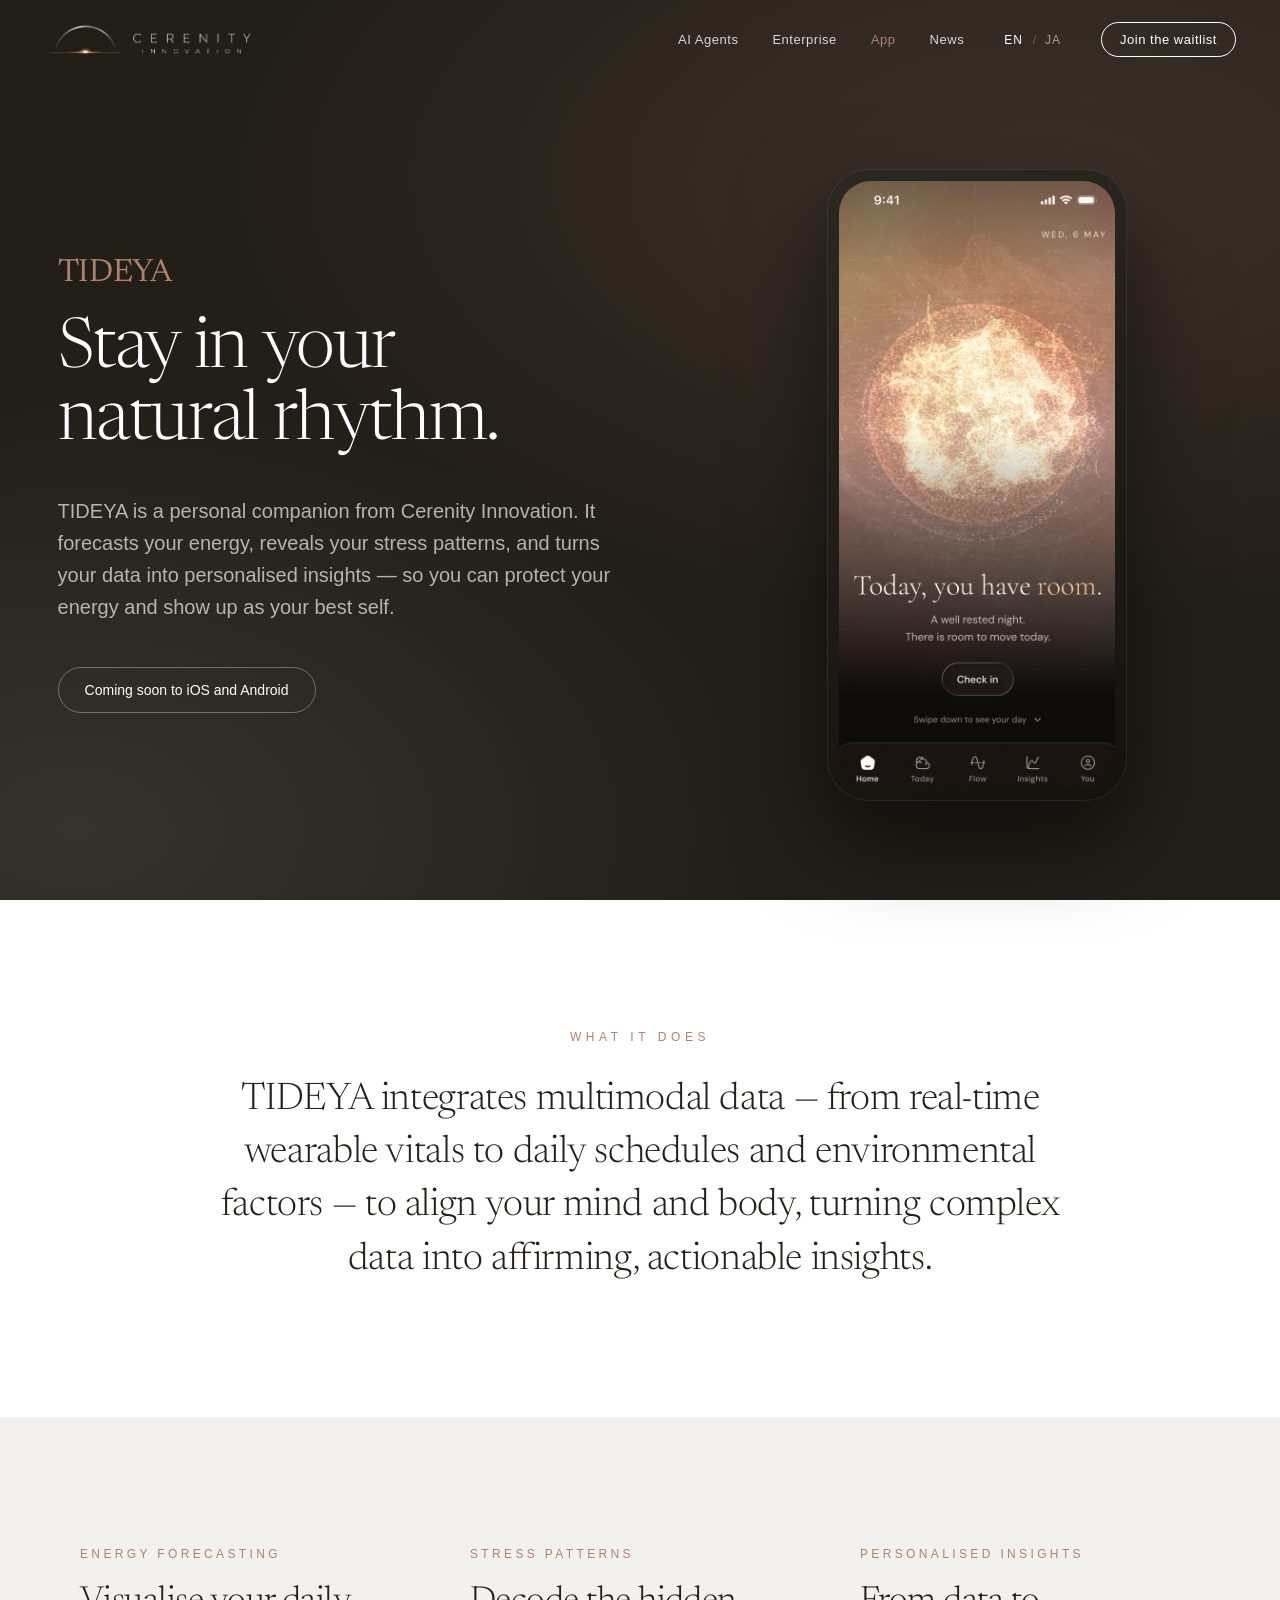
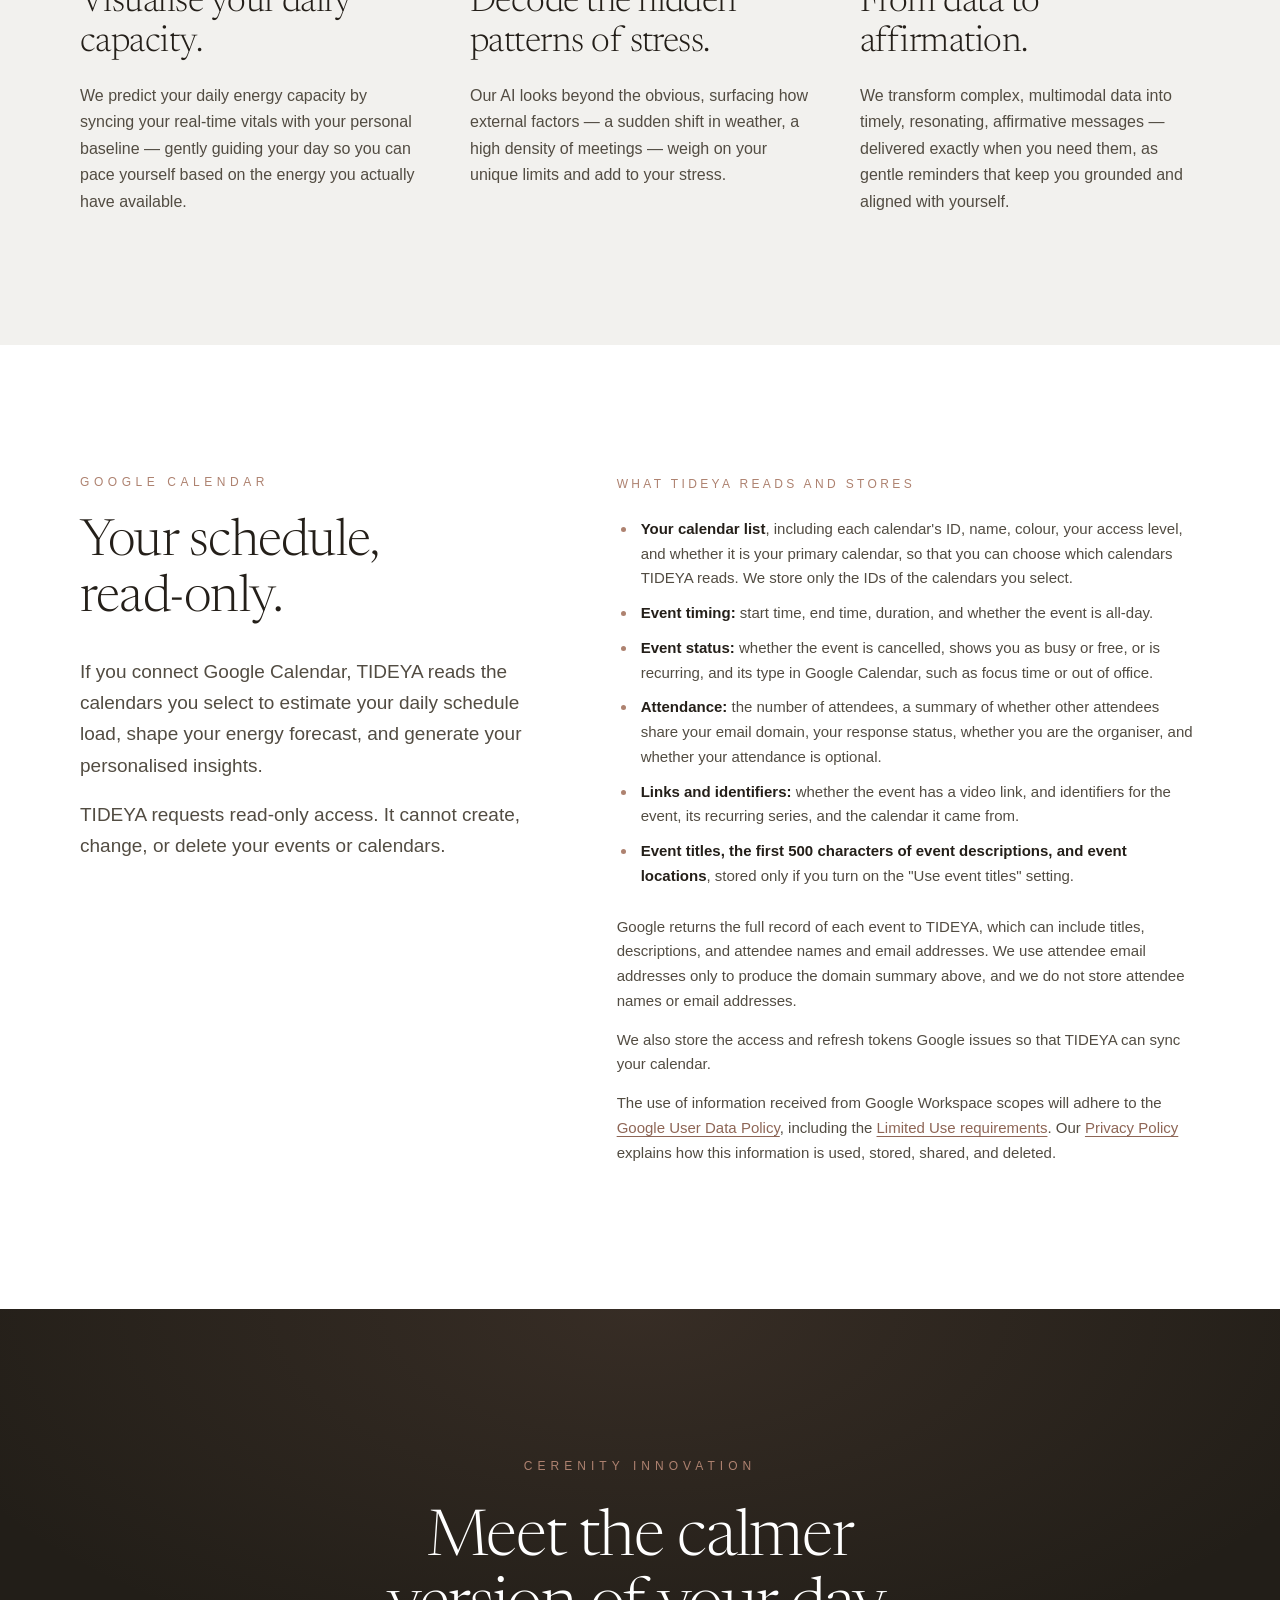
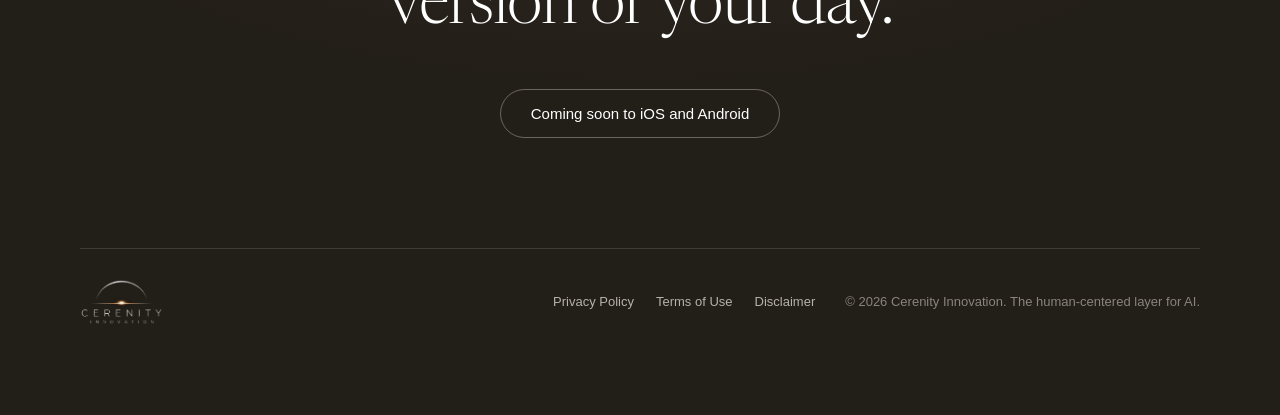
==== commit e5520ea4: "Add Japanese site (ja/) with EN/JA switcher and hreflang Co-Authored-By: Claude Opus 5.5 <noreply@an" ====
--- a/app.html
+++ b/app.html
@@ -5,6 +5,9 @@
 <meta name="viewport" content="width=device-width, initial-scale=1">
 <title>TIDEYA — Cerenity Innovation</title>
 <meta name="description" content="TIDEYA is a personal companion from Cerenity Innovation that forecasts your energy, reveals your stress patterns, and turns your data into personalised insights.">
+<link rel="alternate" hreflang="en" href="https://cerenityinnovation.com/app.html">
+<link rel="alternate" hreflang="ja" href="https://cerenityinnovation.com/ja/app.html">
+<link rel="alternate" hreflang="x-default" href="https://cerenityinnovation.com/app.html">
 <link rel="icon" type="image/png" sizes="32x32" href="assets/favicon-32.png">
 <link rel="icon" type="image/png" sizes="512x512" href="assets/favicon.png">
 <link rel="apple-touch-icon" href="assets/apple-touch-icon.png">
@@ -27,7 +30,8 @@
       <a href="enterprise.html">Enterprise</a>
       <a href="app.html" class="active">App</a>
       <a href="news.html">News</a>
-      <a href="waitlist.html" class="cta">Join the waitlist</a>
+      <div class="lang-switch" aria-label="Language"><a href="app.html" aria-current="page">EN</a><a href="ja/app.html" lang="ja" hreflang="ja">JA</a></div>
+      <a href="https://waitlister.me/p/cerenity" target="_blank" rel="noopener" class="cta">Join the waitlist</a>
     </div>
   </nav>
 
--- a/styles.css
+++ b/styles.css
@@ -62,6 +62,12 @@
 .nav-toggle.open span:nth-child(1) { transform: translateY(7px) rotate(45deg); }
 .nav-toggle.open span:nth-child(2) { opacity: 0; }
 .nav-toggle.open span:nth-child(3) { transform: translateY(-7px) rotate(-45deg); }
+
+/* Language switcher (EN / JA) */
+.lang-switch { display: flex; align-items: center; gap: 4px; font-size: 12px; letter-spacing: .08em; }
+.lang-switch a { opacity: .55; padding: 4px 6px; }
+.lang-switch a + a::before { content: "/"; margin: 0 8px 0 -6px; opacity: .5; color: currentColor; }
+.lang-switch a[aria-current] { opacity: 1; }
 
 /* ============================================================
    Mobile
@@ -244,3 +250,32 @@
   .legal-doc h2 { margin-top: 44px; }
   .legal-switch { margin-bottom: 40px; }
 }
+
+/* ---------- Japanese pages (ja/) ----------
+   The page markup is shared with the English site; these rules adapt
+   the Latin-tuned type (Newsreader, tight leading, ch widths) for Japanese. */
+html[lang="ja"] body {
+  font-family: 'Helvetica Neue', Arial, 'Noto Sans JP', 'Hiragino Sans', 'Hiragino Kaku Gothic ProN', Meiryo, sans-serif;
+  line-break: strict;
+}
+html[lang="ja"] [style*="Newsreader"] {
+  font-family: 'Newsreader', 'Noto Serif JP', 'Hiragino Mincho ProN', serif !important;
+  letter-spacing: .02em !important;
+}
+html[lang="ja"] h1 {
+  font-size: clamp(34px, 4.8vw, 68px) !important;
+  line-height: 1.3 !important; max-width: 20em !important;
+  word-break: auto-phrase;
+}
+html[lang="ja"] h2 {
+  line-height: 1.4 !important; max-width: 22em !important;
+  word-break: auto-phrase;
+}
+html[lang="ja"] h2[style*="clamp(34px, 5vw"],
+html[lang="ja"] h2[style*="clamp(32px, 4.6vw"],
+html[lang="ja"] h2[style*="clamp(30px, 4.4vw"],
+html[lang="ja"] h2[style*="clamp(36px, 5vw"] { font-size: clamp(28px, 3.6vw, 48px) !important; }
+html[lang="ja"] h2[style*="clamp(28px, 2.8vw"] { font-size: clamp(22px, 2.2vw, 28px) !important; }
+html[lang="ja"] p { line-height: 1.85 !important; }
+html[lang="ja"] .calendar-detail { line-height: 1.85; }
+.calendar-detail .ja-note { font-size: 13px; color: #78715F; }
